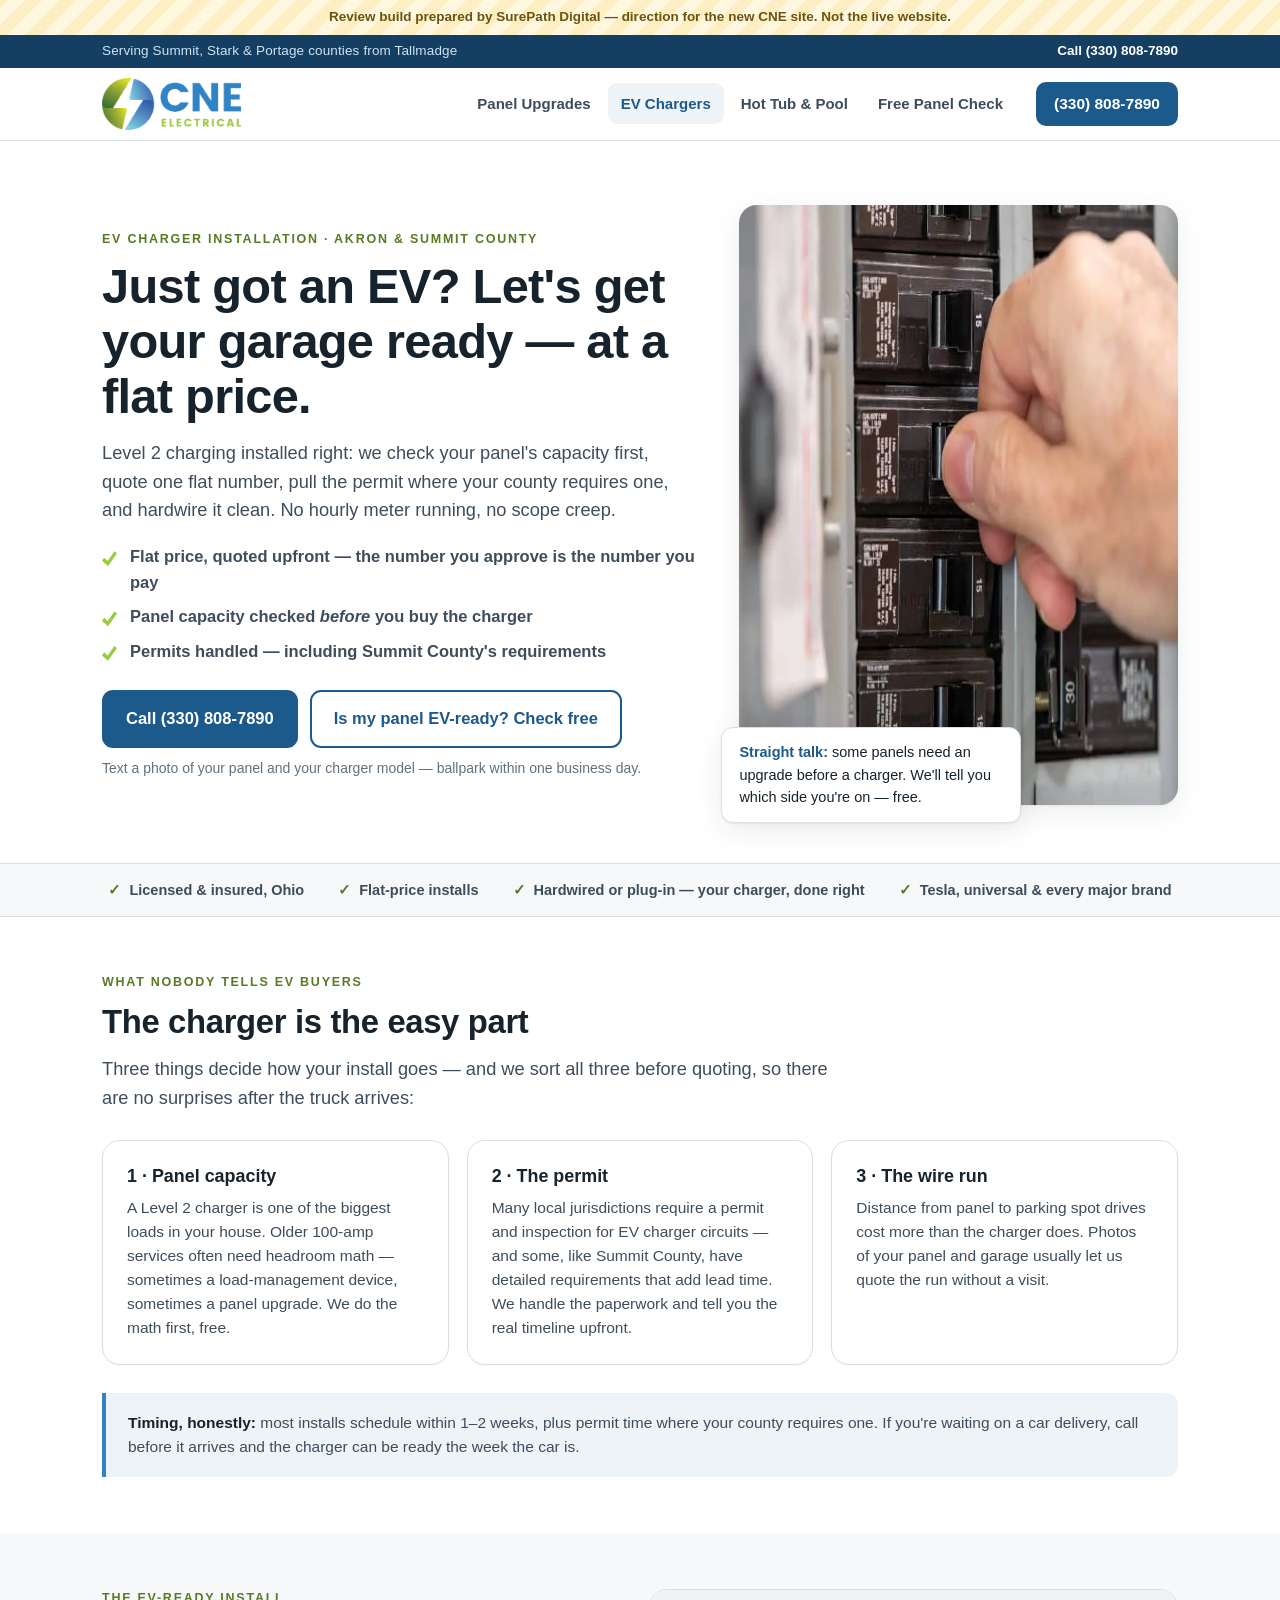
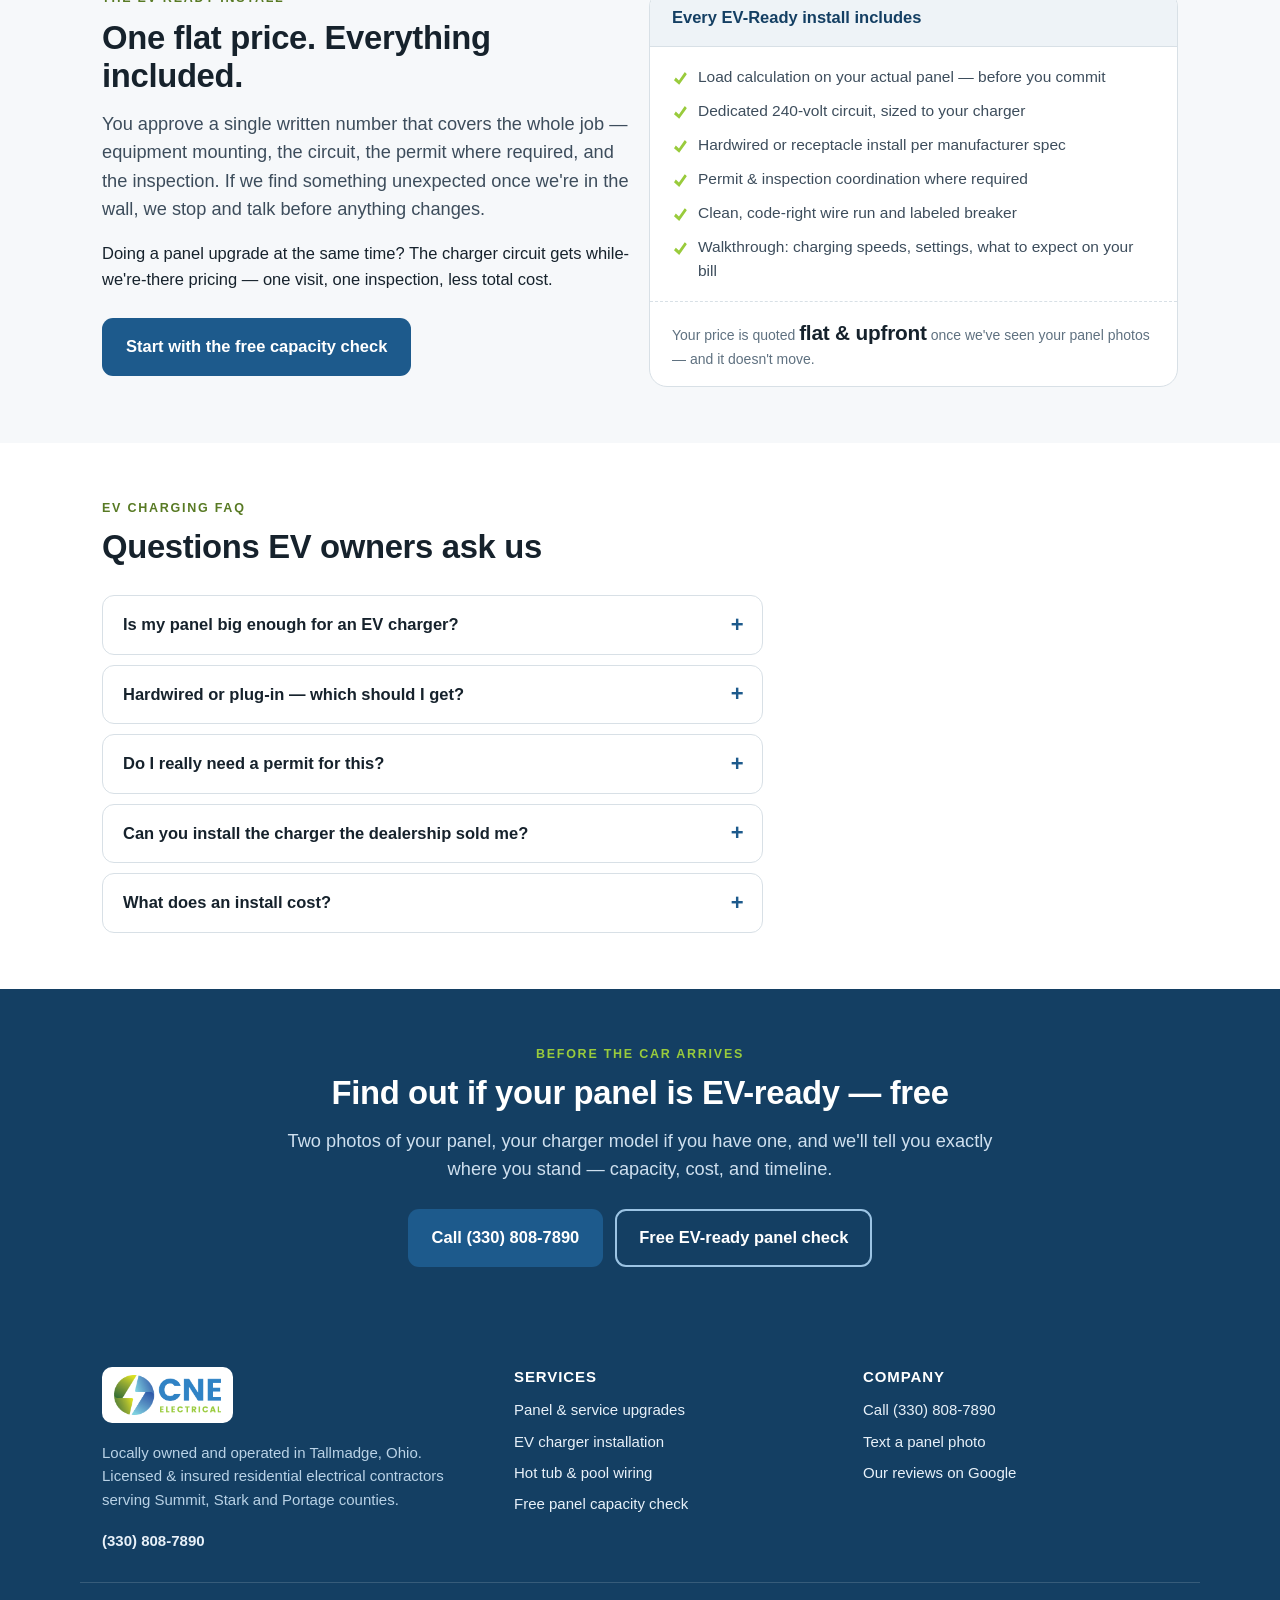
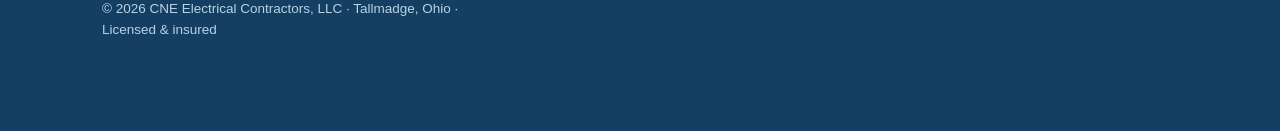
==== ev-charger-installation/index.html @ f8168dec "CNE site review build v1 (post-QA)" ====
<!doctype html>
<html lang="en">
<head>
  <meta charset="utf-8" />
  <meta name="viewport" content="width=device-width, initial-scale=1" />
  <title>EV Charger Installation in Akron &amp; Summit County — Flat-Price Level 2 Installs | CNE Electrical</title>
  <meta name="description" content="Level 2 EV charger installation across Akron, Tallmadge and Summit, Stark and Portage counties. Panel capacity checked first, permit handled where required, flat price quoted upfront. Text a photo of your panel to get started." />
  <meta name="robots" content="noindex, nofollow" />
  <link rel="icon" href="/img/cne-logo-horizontal.png" />
  <script type="application/ld+json">
  {
    "@context": "https://schema.org",
    "@type": "Service",
    "serviceType": "EV charger installation (Level 2)",
    "provider": { "@type": "Electrician", "name": "CNE Electrical Contractors, LLC", "telephone": "+1-330-808-7890", "address": { "@type": "PostalAddress", "addressLocality": "Tallmadge", "addressRegion": "OH" } },
    "areaServed": ["Akron OH", "Summit County OH", "Stark County OH", "Portage County OH"],
    "description": "Hardwired and plug-in Level 2 EV charger installation with panel capacity check, permit coordination where required, and flat upfront pricing."
  }
  </script>
  <script type="module" crossorigin src="/assets/site-COHl6N4e.js"></script>
  <link rel="stylesheet" crossorigin href="/assets/site-Czdv1ELa.css">
</head>
<body>
  <a class="skip-link" href="#main">Skip to content</a>
  <div class="review-ribbon">Review build prepared by SurePath Digital — direction for the new CNE site. Not the live website.</div>

  <div class="topbar">
    <div class="wrap">
      <span class="area">Serving Summit, Stark &amp; Portage counties from Tallmadge</span>
      <a href="tel:+13308087890" data-loc="topbar">Call (330) 808-7890</a>
    </div>
  </div>

  <header class="site">
    <div class="wrap">
      <a class="logo" href="/" aria-label="CNE Electrical Contractors home">
        <img src="/img/cne-logo-horizontal.png" alt="CNE Electrical Contractors logo" width="350" height="131" />
      </a>
      <button class="nav-toggle" aria-expanded="false" aria-controls="mainnav">Menu</button>
      <nav class="main" id="mainnav" aria-label="Main">
        <ul>
          <li><a href="/panel-upgrade-akron/">Panel Upgrades</a></li>
          <li><a href="/ev-charger-installation/" aria-current="page">EV Chargers</a></li>
          <li><a href="/hot-tub-pool-electrical/">Hot Tub &amp; Pool</a></li>
          <li><a href="/panel-capacity-check/">Free Panel Check</a></li>
        </ul>
      </nav>
      <a class="header-call" href="tel:+13308087890" data-loc="header">(330) 808-7890</a>
    </div>
  </header>

  <main id="main">
    <section class="hero" data-section="hero">
      <div class="wrap">
        <div>
          <p class="eyebrow">EV charger installation · Akron &amp; Summit County</p>
          <h1>Just got an EV? Let's get your garage ready — at a flat price.</h1>
          <p class="lede">Level 2 charging installed right: we check your panel's capacity first, quote one flat number, pull the permit where your county requires one, and hardwire it clean. No hourly meter running, no scope creep.</p>
          <ul class="hero-points">
            <li><strong>Flat price, quoted upfront</strong> — the number you approve is the number you pay</li>
            <li>Panel capacity checked <em>before</em> you buy the charger</li>
            <li>Permits handled — including Summit County's requirements</li>
          </ul>
          <div class="cta-row">
            <a class="btn btn--primary" href="tel:+13308087890" data-loc="hero">Call (330) 808-7890</a>
            <a class="btn btn--ghost" href="/panel-capacity-check/">Is my panel EV-ready? Check free</a>
          </div>
          <p class="cta-note mt-1">Text a photo of your panel and your charger model — ballpark within one business day.</p>
        </div>
        <div class="hero-media">
          <img src="/img/panel-work.webp" alt="Electrical panel work for an EV charger circuit" width="800" height="600" />
          <div class="hero-card"><strong>Straight talk:</strong> some panels need an upgrade before a charger. We'll tell you which side you're on — free.</div>
        </div>
      </div>
    </section>

    <div class="trust" data-section="trust">
      <div class="wrap">
        <span><b>✓</b> Licensed &amp; insured, Ohio</span>
        <span><b>✓</b> Flat-price installs</span>
        <span><b>✓</b> Hardwired or plug-in — your charger, done right</span>
        <span><b>✓</b> Tesla, universal &amp; every major brand</span>
      </div>
    </div>

    <section data-section="reality">
      <div class="wrap">
        <p class="eyebrow">What nobody tells EV buyers</p>
        <h2>The charger is the easy part</h2>
        <p class="lede maxw">Three things decide how your install goes — and we sort all three before quoting, so there are no surprises after the truck arrives:</p>
        <div class="grid grid--3 mt-3">
          <div class="card"><h3>1 · Panel capacity</h3><p>A Level 2 charger is one of the biggest loads in your house. Older 100-amp services often need headroom math — sometimes a load-management device, sometimes a panel upgrade. We do the math first, free.</p></div>
          <div class="card"><h3>2 · The permit</h3><p>Many local jurisdictions require a permit and inspection for EV charger circuits — and some, like Summit County, have detailed requirements that add lead time. We handle the paperwork and tell you the real timeline upfront.</p></div>
          <div class="card"><h3>3 · The wire run</h3><p>Distance from panel to parking spot drives cost more than the charger does. Photos of your panel and garage usually let us quote the run without a visit.</p></div>
        </div>
        <div class="factbox mt-3">
          <strong>Timing, honestly:</strong> most installs schedule within 1–2 weeks, plus permit time where your county requires one. If you're waiting on a car delivery, call before it arrives and the charger can be ready the week the car is.
        </div>
      </div>
    </section>

    <section class="band" data-section="package">
      <div class="wrap">
        <div class="grid grid--2" style="align-items:start">
          <div>
            <p class="eyebrow">The EV-Ready install</p>
            <h2>One flat price. Everything included.</h2>
            <p class="lede">You approve a single written number that covers the whole job — equipment mounting, the circuit, the permit where required, and the inspection. If we find something unexpected once we're in the wall, we stop and talk before anything changes.</p>
            <p class="mt-2">Doing a panel upgrade at the same time? The charger circuit gets while-we're-there pricing — one visit, one inspection, less total cost.</p>
            <div class="cta-row">
              <a class="btn btn--primary" href="/panel-capacity-check/">Start with the free capacity check</a>
            </div>
          </div>
          <div class="price-panel">
            <header>Every EV-Ready install includes</header>
            <ul>
              <li>Load calculation on your actual panel — before you commit</li>
              <li>Dedicated 240-volt circuit, sized to your charger</li>
              <li>Hardwired or receptacle install per manufacturer spec</li>
              <li>Permit &amp; inspection coordination where required</li>
              <li>Clean, code-right wire run and labeled breaker</li>
              <li>Walkthrough: charging speeds, settings, what to expect on your bill</li>
            </ul>
            <footer>Your price is quoted <span class="price-big" style="font-size:1.3rem">flat &amp; upfront</span> once we've seen your panel photos — and it doesn't move.</footer>
          </div>
        </div>
      </div>
    </section>

    <section data-section="faq">
      <div class="wrap">
        <p class="eyebrow">EV charging FAQ</p>
        <h2>Questions EV owners ask us</h2>
        <div class="mt-3 maxw">
          <details class="faq">
            <summary>Is my panel big enough for an EV charger?</summary>
            <div class="faq-body"><p>That's exactly what the free capacity check answers. Rough guide: newer 200-amp services usually have room; older 100-amp services depend on what else is electric in the house. Send photos of your panel and door label and we'll do the real math for your house.</p></div>
          </details>
          <details class="faq">
            <summary>Hardwired or plug-in — which should I get?</summary>
            <div class="faq-body"><p>Both are legitimate. Hardwiring supports the fastest home charging rates on many units and removes a plug connection that can loosen with heat cycles; a 14-50 receptacle offers portability. We install both and will tell you what your charger's manual actually calls for.</p></div>
          </details>
          <details class="faq">
            <summary>Do I really need a permit for this?</summary>
            <div class="faq-body"><p>In many local jurisdictions, yes — a new 240-volt circuit is permitted, inspected work, and some counties (Summit among them) are detailed about EV circuits specifically. We handle it where it's required. It protects you at insurance time and resale, and it's part of doing this right.</p></div>
          </details>
          <details class="faq">
            <summary>Can you install the charger the dealership sold me?</summary>
            <div class="faq-body"><p>Yes — Tesla Wall Connector, universal units, ChargePoint, Emporia, Grizzl-E, whatever came with the car or you ordered separately. If you haven't bought one yet, we're happy to tell you what installs cleanly for your setup before you spend the money.</p></div>
          </details>
          <details class="faq">
            <summary>What does an install cost?</summary>
            <div class="faq-body"><p>It depends mostly on the wire run and whether your panel needs work first — that's why we quote flat and upfront from your photos instead of publishing a teaser number that grows later. The quote is free, exact, and in writing.</p></div>
          </details>
        </div>
      </div>
    </section>

    <section class="band--blue band" data-section="cta">
      <div class="wrap center">
        <p class="eyebrow">Before the car arrives</p>
        <h2>Find out if your panel is EV-ready — free</h2>
        <p class="lede maxw-center">Two photos of your panel, your charger model if you have one, and we'll tell you exactly where you stand — capacity, cost, and timeline.</p>
        <div class="cta-row" style="justify-content:center">
          <a class="btn btn--primary" href="tel:+13308087890" data-loc="footer-cta">Call (330) 808-7890</a>
          <a class="btn btn--ghost" href="/panel-capacity-check/">Free EV-ready panel check</a>
        </div>
      </div>
    </section>
  </main>

  <footer class="site">
    <div class="wrap">
      <div>
        <span class="footer-logo"><img src="/img/cne-logo-horizontal.png" alt="CNE Electrical Contractors logo" /></span>
        <p>Locally owned and operated in Tallmadge, Ohio. Licensed &amp; insured residential electrical contractors serving Summit, Stark and Portage counties.</p>
        <p class="mt-2"><a class="tel-inline" href="tel:+13308087890" data-loc="footer">(330) 808-7890</a></p>
      </div>
      <div>
        <h3>Services</h3>
        <ul>
          <li><a href="/panel-upgrade-akron/">Panel &amp; service upgrades</a></li>
          <li><a href="/ev-charger-installation/">EV charger installation</a></li>
          <li><a href="/hot-tub-pool-electrical/">Hot tub &amp; pool wiring</a></li>
          <li><a href="/panel-capacity-check/">Free panel capacity check</a></li>
        </ul>
      </div>
      <div>
        <h3>Company</h3>
        <ul>
          <li><a href="tel:+13308087890">Call (330) 808-7890</a></li>
          <li><a href="sms:+13308087890">Text a panel photo</a></li>
          <li><a href="https://www.google.com/search?q=CNE+Electrical+Contractors+Tallmadge+OH+reviews" rel="noopener" target="_blank">Our reviews on Google</a></li>
        </ul>
      </div>
    </div>
    <div class="wrap footer-legal">
      <p>© 2026 CNE Electrical Contractors, LLC · Tallmadge, Ohio · Licensed &amp; insured</p>
    </div>
  </footer>

  <div class="callbar" role="navigation" aria-label="Quick contact">
    <a class="call" href="tel:+13308087890" data-loc="callbar">Call now</a>
    <a href="/panel-capacity-check/">Free panel check</a>
  </div>

</body>
</html>
---- assets/site-Czdv1ELa.css ----
:root{--blue: #3083c5;--blue-deep: #1d5a8c;--blue-ink: #143f63;--green: #99cb3c;--green-deep: #587a24;--paper: #ffffff;--paper-warm: #f6f8fa;--paper-band: #eef3f7;--ink: #16222c;--ink-2: #3d4d5c;--ink-3: #5f7180;--hairline: #d8e0e6;--danger: #b3372c;--radius: 12px;--radius-lg: 18px;--shadow: 0 1px 2px rgb(22 34 44 / .06), 0 8px 28px rgb(22 34 44 / .08);--font: "Archivo", -apple-system, "Segoe UI", Roboto, Helvetica, Arial, sans-serif;--max: 1120px}*{box-sizing:border-box;margin:0;padding:0}html{scroll-behavior:smooth}@media (prefers-reduced-motion: reduce){html{scroll-behavior:auto}*,*:before,*:after{animation:none!important;transition:none!important}}body{font-family:var(--font);color:var(--ink);background:var(--paper);line-height:1.55;font-size:16.5px;-webkit-font-smoothing:antialiased}img{max-width:100%;display:block}.skip-link{position:absolute;left:-9999px;top:0;z-index:100;background:var(--blue-deep);color:#fff;padding:10px 16px;border-radius:0 0 8px}.skip-link:focus{left:0}.topbar{background:var(--blue-ink);color:#cfe3f4;font-size:13.5px;padding:6px 0}.topbar .wrap{display:flex;justify-content:space-between;gap:12px;align-items:center}.topbar a{color:#fff;font-weight:600;text-decoration:none}.topbar a:hover{text-decoration:underline}.topbar .area{letter-spacing:.01em}header.site{position:sticky;top:0;z-index:50;background:var(--paper);border-bottom:1px solid var(--hairline)}header.site .wrap{display:flex;align-items:center;gap:20px;padding-top:10px;padding-bottom:10px}.logo img{height:52px;width:auto}nav.main{margin-left:auto}nav.main ul{list-style:none;display:flex;gap:4px}nav.main a{display:block;padding:9px 13px;border-radius:9px;color:var(--ink-2);text-decoration:none;font-weight:600;font-size:15px}nav.main a:hover{background:var(--paper-band);color:var(--blue-deep)}nav.main a[aria-current=page]{color:var(--blue-deep);background:var(--paper-band)}.header-call{display:inline-flex;align-items:center;gap:8px;background:var(--blue-deep);color:#fff;text-decoration:none;padding:10px 18px;border-radius:10px;font-weight:700;font-size:15.5px;white-space:nowrap}.header-call:hover{background:var(--blue-ink)}.nav-toggle{display:none;margin-left:auto;background:none;border:1.5px solid var(--hairline);border-radius:9px;padding:8px 12px;font:inherit;font-weight:700;color:var(--ink-2)}.wrap{max-width:var(--max);margin:0 auto;padding-left:22px;padding-right:22px}section{padding:56px 0}section.tight{padding:36px 0}section.band{background:var(--paper-warm)}section.band--blue{background:var(--blue-ink);color:#e8f1f9}section.band--blue h2{color:#fff}section.band--blue .lede,section.band--blue p{color:#cfe0ef}h1{font-size:clamp(1.9rem,4.2vw,3.05rem);line-height:1.12;letter-spacing:-.015em}h2{font-size:clamp(1.45rem,2.6vw,2.05rem);line-height:1.18;letter-spacing:-.01em;margin-bottom:14px}h3{font-size:1.12rem;line-height:1.3}.lede{font-size:1.14rem;color:var(--ink-2);max-width:62ch}.eyebrow{font-size:12.5px;font-weight:800;letter-spacing:.14em;text-transform:uppercase;color:var(--green-deep);margin-bottom:10px}.band--blue .eyebrow{color:var(--green)}.hero{padding:64px 0 58px}.hero .wrap{display:grid;grid-template-columns:1.15fr .85fr;gap:44px;align-items:center}.hero .lede{margin-top:16px}.hero-points{list-style:none;margin-top:20px;display:grid;gap:9px}.hero-points li{padding-left:28px;position:relative;color:var(--ink-2);font-weight:550}.hero-points li:before{content:"";position:absolute;left:0;top:.42em;width:15px;height:15px;border-radius:4px;background:var(--green);clip-path:polygon(14% 44%,0 65%,40% 100%,100% 16%,84% 0%,38% 66%)}.cta-row{display:flex;gap:12px;margin-top:26px;flex-wrap:wrap;align-items:center}.btn{display:inline-flex;align-items:center;gap:9px;text-decoration:none;font-weight:750;font-size:16.5px;border-radius:11px;padding:14px 22px;border:2px solid transparent;cursor:pointer;font-family:inherit}.btn--primary{background:var(--blue-deep);color:#fff}.btn--primary:hover{background:var(--blue-ink)}.btn--ghost{border-color:var(--blue-deep);color:var(--blue-deep);background:transparent}.btn--ghost:hover{background:var(--paper-band)}.band--blue .btn--ghost{border-color:#9cc4e4;color:#fff}.band--blue .btn--ghost:hover{background:#ffffff14}.cta-note{font-size:14px;color:var(--ink-3)}.band--blue .cta-note{color:#b9d2e6}.hero-media{position:relative}.hero-media img{border-radius:var(--radius-lg);box-shadow:var(--shadow)}.hero-card{position:absolute;left:-18px;bottom:-18px;background:var(--paper);border:1px solid var(--hairline);border-radius:var(--radius);box-shadow:var(--shadow);padding:13px 17px;font-size:14.5px;max-width:300px}.hero-card strong{color:var(--blue-deep)}.trust{border-top:1px solid var(--hairline);border-bottom:1px solid var(--hairline);background:var(--paper-warm)}.trust .wrap{display:flex;flex-wrap:wrap;gap:10px 34px;justify-content:center;padding-top:15px;padding-bottom:15px}.trust span{font-size:14.5px;font-weight:650;color:var(--ink-2);display:inline-flex;gap:8px;align-items:center}.trust b{color:var(--green-deep);font-weight:800}.grid{display:grid;gap:18px}.grid--3{grid-template-columns:repeat(3,1fr)}.grid--2{grid-template-columns:repeat(2,1fr)}.card{background:var(--paper);border:1px solid var(--hairline);border-radius:var(--radius-lg);padding:24px;box-shadow:0 1px 2px #16222c0a}.card h3{margin-bottom:8px}.card p{color:var(--ink-2);font-size:15.5px}.card .from{margin-top:12px;font-size:14px;color:var(--ink-3)}.card .from strong{color:var(--ink);font-size:16px}.card-link{text-decoration:none;color:inherit;display:block;transition:transform .12s ease,box-shadow .12s ease}.card-link:hover{transform:translateY(-2px);box-shadow:var(--shadow)}.card-link .more{color:var(--blue-deep);font-weight:700;font-size:15px;margin-top:12px;display:inline-block}.icon-chip{width:44px;height:44px;border-radius:11px;margin-bottom:14px;background:color-mix(in srgb,var(--blue) 12%,white);display:grid;place-items:center;color:var(--blue-deep);font-size:21px;font-weight:800}.steps{counter-reset:step;display:grid;grid-template-columns:repeat(3,1fr);gap:18px}.step{position:relative;padding:22px;background:var(--paper);border:1px solid var(--hairline);border-radius:var(--radius-lg)}.step:before{counter-increment:step;content:counter(step,decimal-leading-zero);font-weight:800;font-size:13px;letter-spacing:.1em;color:var(--green-deep);display:block;margin-bottom:8px}.price-panel{border:1.5px solid var(--hairline);border-radius:var(--radius-lg);overflow:hidden;background:var(--paper)}.price-panel header{background:var(--paper-band);padding:15px 22px;font-weight:750;color:var(--blue-ink);border-bottom:1.5px solid var(--hairline);position:static}.price-panel ul{list-style:none;padding:18px 22px;display:grid;gap:10px}.price-panel li{padding-left:26px;position:relative;font-size:15.5px;color:var(--ink-2)}.price-panel li:before{content:"";position:absolute;left:2px;top:.45em;width:13px;height:13px;border-radius:3.5px;background:var(--green);clip-path:polygon(14% 44%,0 65%,40% 100%,100% 16%,84% 0%,38% 66%)}.price-panel footer{padding:15px 22px;border-top:1.5px dashed var(--hairline);font-size:14px;color:var(--ink-3)}.price-big{font-size:1.9rem;font-weight:800;color:var(--ink);letter-spacing:-.01em}.price-big small{font-size:.95rem;font-weight:650;color:var(--ink-3)}.factbox{border-left:4px solid var(--blue);background:var(--paper-band);border-radius:0 var(--radius) var(--radius) 0;padding:18px 22px;font-size:15.5px;color:var(--ink-2)}.factbox strong{color:var(--ink)}details.faq{border:1px solid var(--hairline);border-radius:var(--radius);background:var(--paper);padding:0}details.faq+details.faq{margin-top:10px}details.faq summary{cursor:pointer;font-weight:700;padding:16px 46px 16px 20px;list-style:none;position:relative}details.faq summary::-webkit-details-marker{display:none}details.faq summary:after{content:"+";position:absolute;right:18px;top:50%;transform:translateY(-50%);font-size:22px;color:var(--blue-deep);font-weight:600}details.faq[open] summary:after{content:"–"}details.faq .faq-body{padding:0 20px 18px;color:var(--ink-2);font-size:15.5px}.faq-body p+p{margin-top:10px}form.lead{display:grid;gap:15px}.field{display:grid;gap:6px}.field label{font-weight:700;font-size:14.5px}.field .hint{font-size:13px;color:var(--ink-3)}.field input,.field select,.field textarea{font:inherit;padding:12px 14px;border:1.5px solid var(--hairline);border-radius:10px;background:var(--paper);color:var(--ink);width:100%}.field input:focus-visible,.field select:focus-visible,.field textarea:focus-visible,a:focus-visible,button:focus-visible,summary:focus-visible{outline:3px solid color-mix(in srgb,var(--blue) 55%,white);outline-offset:2px}.form-note{font-size:13.5px;color:var(--ink-3)}.fieldset-2{display:grid;grid-template-columns:1fr 1fr;gap:15px}footer.site{background:var(--blue-ink);color:#b9d2e6;padding:44px 0 90px;font-size:15px}footer.site .wrap{display:grid;grid-template-columns:1.2fr 1fr 1fr;gap:34px}footer.site h3{color:#fff;font-size:15px;letter-spacing:.06em;text-transform:uppercase;margin-bottom:12px}footer.site a{color:#e8f1f9;text-decoration:none}footer.site a:hover{text-decoration:underline}footer.site ul{list-style:none;display:grid;gap:8px}.footer-legal{border-top:1px solid rgb(255 255 255 / .15);margin-top:30px;padding-top:16px;font-size:13.5px}.footer-logo{background:#fff;border-radius:10px;padding:8px 12px;display:inline-block;margin-bottom:12px}.footer-logo img{height:40px}.callbar{position:fixed;left:0;right:0;bottom:0;z-index:60;display:none;gap:1px;background:var(--hairline);box-shadow:0 -4px 18px #16222c2e}.callbar a{flex:1;text-align:center;padding:15px 8px 17px;font-weight:800;font-size:15.5px;text-decoration:none;background:var(--paper);color:var(--blue-deep)}.callbar a.call{background:var(--blue-deep);color:#fff}.review-ribbon{background:repeating-linear-gradient(-45deg,#fff7e0,#fff7e0 12px,#fdefc3 12px,#fdefc3 24px);color:#6b5410;font-size:13.5px;font-weight:650;text-align:center;padding:7px 14px}.review-ribbon a{color:#6b5410}.center{text-align:center}.mt-1{margin-top:10px}.mt-2{margin-top:18px}.mt-3{margin-top:28px}.mt-4{margin-top:40px}.maxw{max-width:72ch}.maxw-center{max-width:72ch;margin-left:auto;margin-right:auto}.small{font-size:14px;color:var(--ink-3)}.tel-inline{white-space:nowrap;font-weight:750;color:var(--blue-deep);text-decoration:none}.tel-inline:hover{text-decoration:underline}ul.checks{list-style:none;display:grid;gap:10px}ul.checks li{padding-left:28px;position:relative;color:var(--ink-2)}ul.checks li:before{content:"";position:absolute;left:0;top:.42em;width:15px;height:15px;border-radius:4px;background:var(--green);clip-path:polygon(14% 44%,0 65%,40% 100%,100% 16%,84% 0%,38% 66%)}@media (max-width: 960px){.hero .wrap{grid-template-columns:1fr;gap:30px}.hero-media{max-width:480px}.grid--3{grid-template-columns:1fr 1fr}.steps{grid-template-columns:1fr}footer.site .wrap{grid-template-columns:1fr 1fr}}@media (max-width: 720px){body{font-size:16px}section{padding:42px 0}nav.main{display:none;position:absolute;top:100%;left:0;right:0;background:var(--paper);border-bottom:1px solid var(--hairline);margin:0;padding:8px 14px 14px;box-shadow:0 12px 24px #16222c1f}nav.main.open{display:block}nav.main ul{flex-direction:column;gap:2px}.nav-toggle{display:block}.header-call{display:none}.grid--3,.grid--2,.fieldset-2{grid-template-columns:1fr}.callbar{display:flex}footer.site .wrap{grid-template-columns:1fr}.hero{padding:40px 0 44px}.hero-card{position:static;margin-top:12px;max-width:none}.topbar .area{display:none}}@media print{.callbar,.review-ribbon,.nav-toggle{display:none!important}header.site{position:static}}
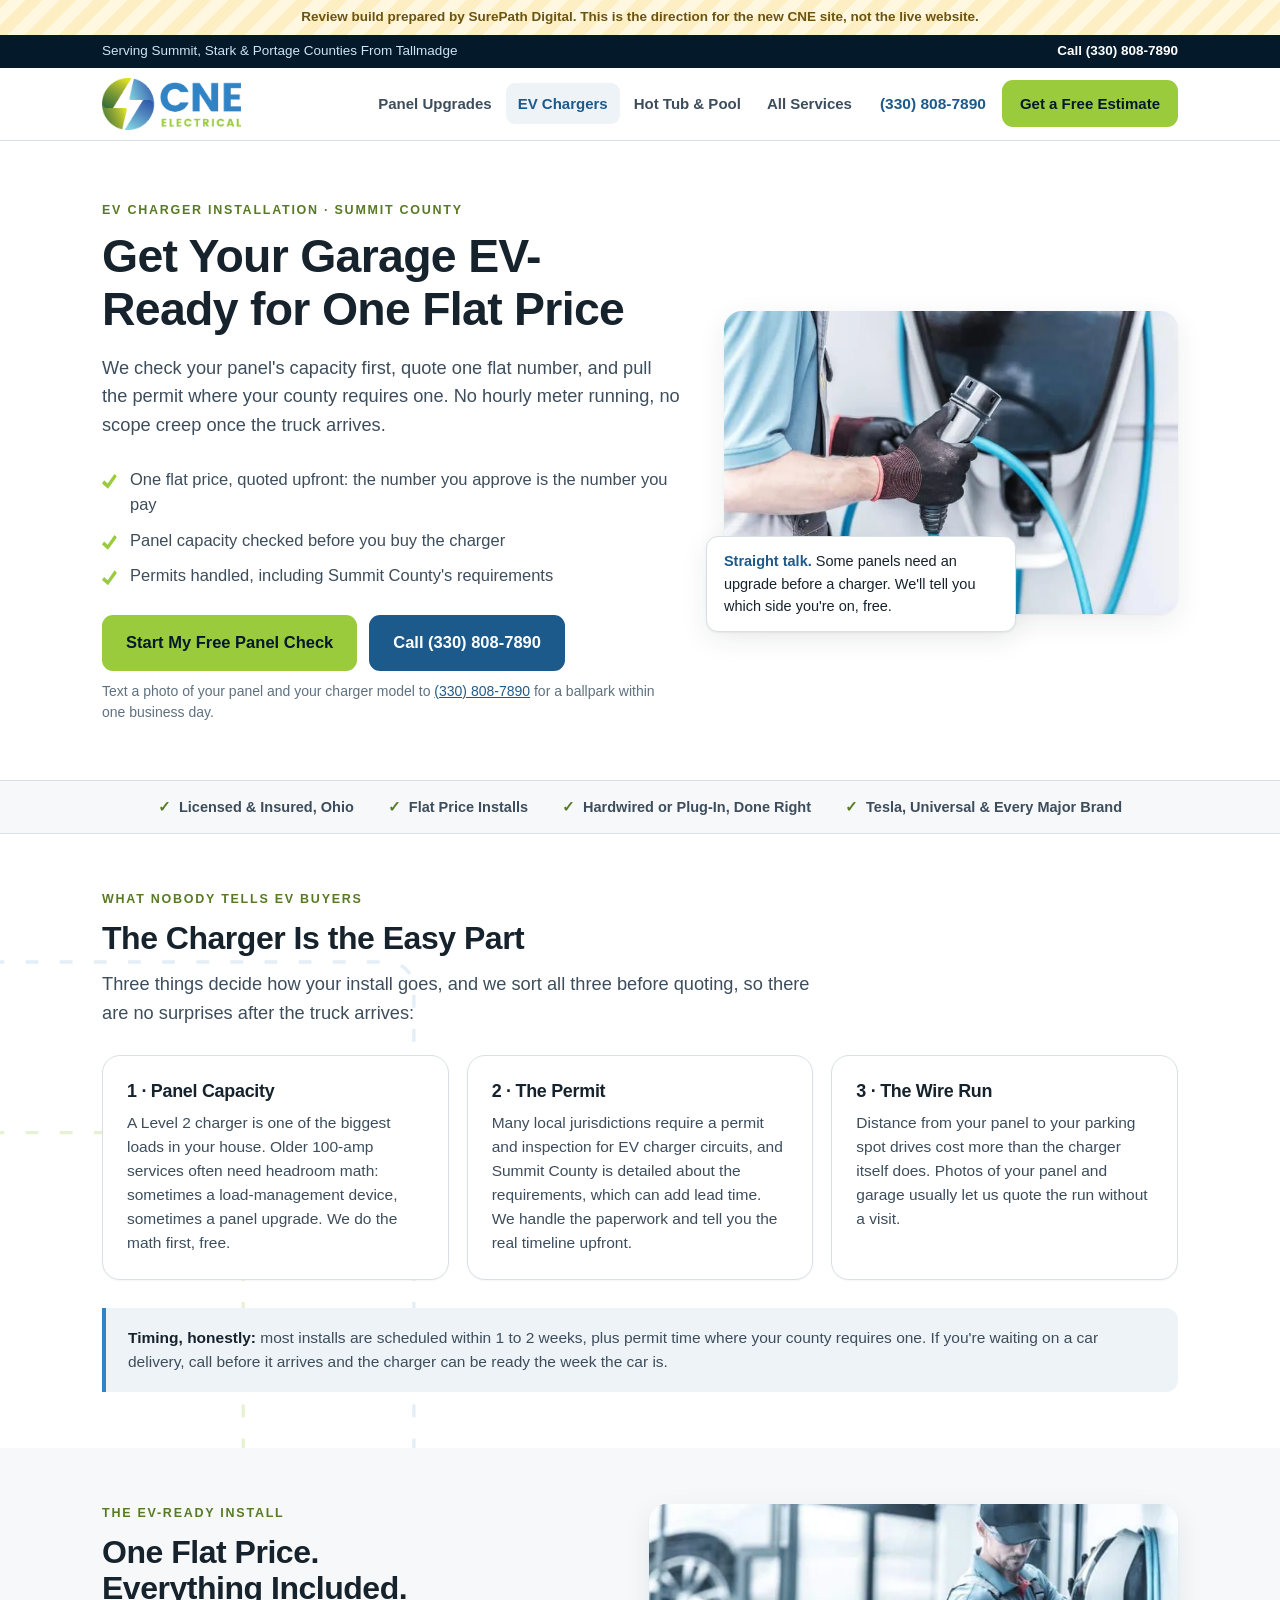
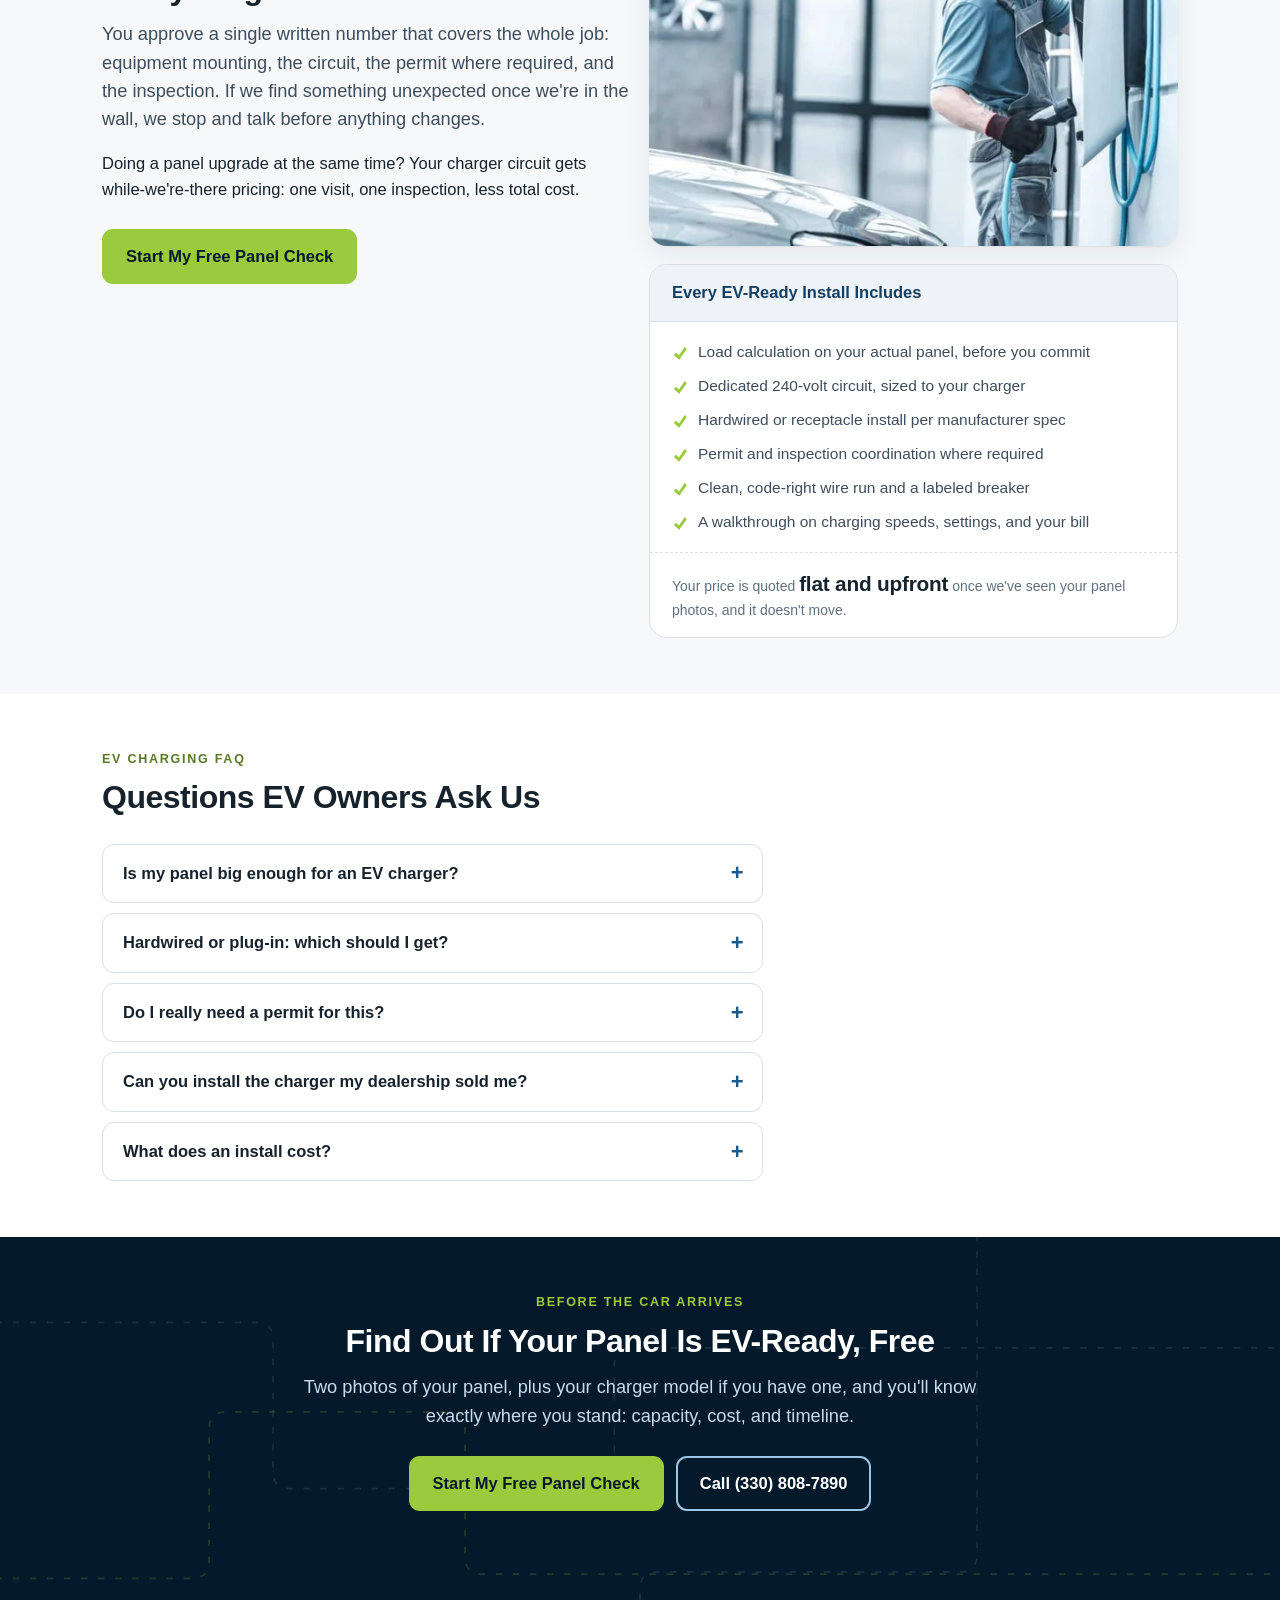
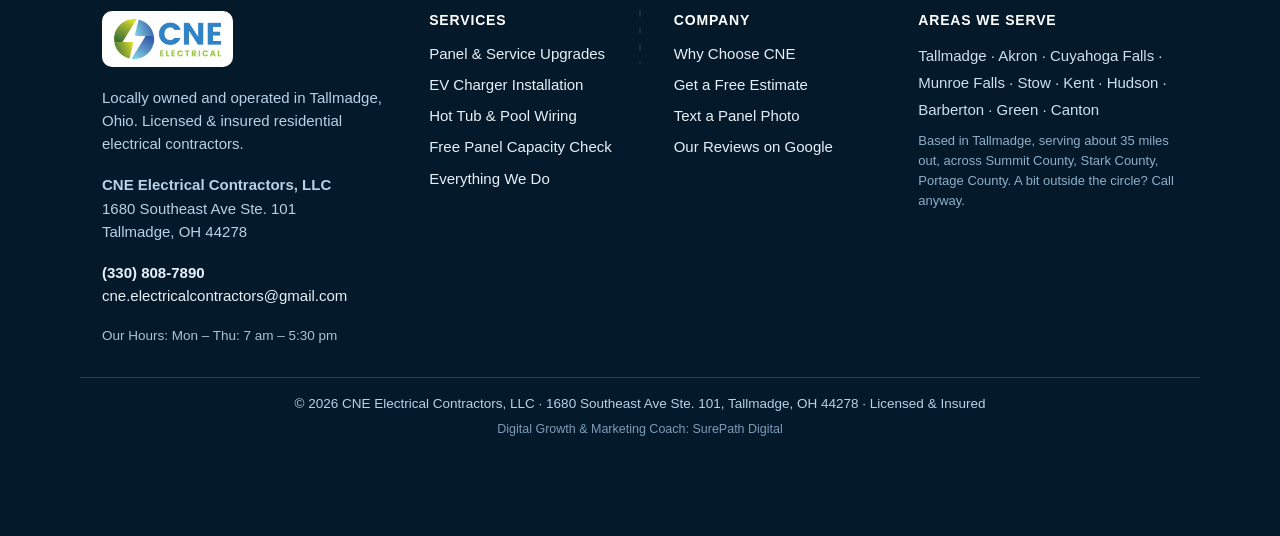
==== commit 04dfa8d6: "v2: Astro rebuild implementing Jason's 7/17 design review (66 asks)" ====
--- a/ev-charger-installation/index.html
+++ b/ev-charger-installation/index.html
@@ -1,208 +1,5 @@
-<!doctype html>
-<html lang="en">
-<head>
-  <meta charset="utf-8" />
-  <meta name="viewport" content="width=device-width, initial-scale=1" />
-  <title>EV Charger Installation in Akron &amp; Summit County — Flat-Price Level 2 Installs | CNE Electrical</title>
-  <meta name="description" content="Level 2 EV charger installation across Akron, Tallmadge and Summit, Stark and Portage counties. Panel capacity checked first, permit handled where required, flat price quoted upfront. Text a photo of your panel to get started." />
-  <meta name="robots" content="noindex, nofollow" />
-  <link rel="icon" href="/img/cne-logo-horizontal.png" />
-  <script type="application/ld+json">
-  {
-    "@context": "https://schema.org",
-    "@type": "Service",
-    "serviceType": "EV charger installation (Level 2)",
-    "provider": { "@type": "Electrician", "name": "CNE Electrical Contractors, LLC", "telephone": "+1-330-808-7890", "address": { "@type": "PostalAddress", "addressLocality": "Tallmadge", "addressRegion": "OH" } },
-    "areaServed": ["Akron OH", "Summit County OH", "Stark County OH", "Portage County OH"],
-    "description": "Hardwired and plug-in Level 2 EV charger installation with panel capacity check, permit coordination where required, and flat upfront pricing."
-  }
-  </script>
-  <script type="module" crossorigin src="/assets/site-COHl6N4e.js"></script>
-  <link rel="stylesheet" crossorigin href="/assets/site-Czdv1ELa.css">
-</head>
-<body>
-  <a class="skip-link" href="#main">Skip to content</a>
-  <div class="review-ribbon">Review build prepared by SurePath Digital — direction for the new CNE site. Not the live website.</div>
-
-  <div class="topbar">
-    <div class="wrap">
-      <span class="area">Serving Summit, Stark &amp; Portage counties from Tallmadge</span>
-      <a href="tel:+13308087890" data-loc="topbar">Call (330) 808-7890</a>
-    </div>
-  </div>
-
-  <header class="site">
-    <div class="wrap">
-      <a class="logo" href="/" aria-label="CNE Electrical Contractors home">
-        <img src="/img/cne-logo-horizontal.png" alt="CNE Electrical Contractors logo" width="350" height="131" />
-      </a>
-      <button class="nav-toggle" aria-expanded="false" aria-controls="mainnav">Menu</button>
-      <nav class="main" id="mainnav" aria-label="Main">
-        <ul>
-          <li><a href="/panel-upgrade-akron/">Panel Upgrades</a></li>
-          <li><a href="/ev-charger-installation/" aria-current="page">EV Chargers</a></li>
-          <li><a href="/hot-tub-pool-electrical/">Hot Tub &amp; Pool</a></li>
-          <li><a href="/panel-capacity-check/">Free Panel Check</a></li>
-        </ul>
-      </nav>
-      <a class="header-call" href="tel:+13308087890" data-loc="header">(330) 808-7890</a>
-    </div>
-  </header>
-
-  <main id="main">
-    <section class="hero" data-section="hero">
-      <div class="wrap">
-        <div>
-          <p class="eyebrow">EV charger installation · Akron &amp; Summit County</p>
-          <h1>Just got an EV? Let's get your garage ready — at a flat price.</h1>
-          <p class="lede">Level 2 charging installed right: we check your panel's capacity first, quote one flat number, pull the permit where your county requires one, and hardwire it clean. No hourly meter running, no scope creep.</p>
-          <ul class="hero-points">
-            <li><strong>Flat price, quoted upfront</strong> — the number you approve is the number you pay</li>
-            <li>Panel capacity checked <em>before</em> you buy the charger</li>
-            <li>Permits handled — including Summit County's requirements</li>
-          </ul>
-          <div class="cta-row">
-            <a class="btn btn--primary" href="tel:+13308087890" data-loc="hero">Call (330) 808-7890</a>
-            <a class="btn btn--ghost" href="/panel-capacity-check/">Is my panel EV-ready? Check free</a>
-          </div>
-          <p class="cta-note mt-1">Text a photo of your panel and your charger model — ballpark within one business day.</p>
-        </div>
-        <div class="hero-media">
-          <img src="/img/panel-work.webp" alt="Electrical panel work for an EV charger circuit" width="800" height="600" />
-          <div class="hero-card"><strong>Straight talk:</strong> some panels need an upgrade before a charger. We'll tell you which side you're on — free.</div>
-        </div>
-      </div>
-    </section>
-
-    <div class="trust" data-section="trust">
-      <div class="wrap">
-        <span><b>✓</b> Licensed &amp; insured, Ohio</span>
-        <span><b>✓</b> Flat-price installs</span>
-        <span><b>✓</b> Hardwired or plug-in — your charger, done right</span>
-        <span><b>✓</b> Tesla, universal &amp; every major brand</span>
-      </div>
-    </div>
-
-    <section data-section="reality">
-      <div class="wrap">
-        <p class="eyebrow">What nobody tells EV buyers</p>
-        <h2>The charger is the easy part</h2>
-        <p class="lede maxw">Three things decide how your install goes — and we sort all three before quoting, so there are no surprises after the truck arrives:</p>
-        <div class="grid grid--3 mt-3">
-          <div class="card"><h3>1 · Panel capacity</h3><p>A Level 2 charger is one of the biggest loads in your house. Older 100-amp services often need headroom math — sometimes a load-management device, sometimes a panel upgrade. We do the math first, free.</p></div>
-          <div class="card"><h3>2 · The permit</h3><p>Many local jurisdictions require a permit and inspection for EV charger circuits — and some, like Summit County, have detailed requirements that add lead time. We handle the paperwork and tell you the real timeline upfront.</p></div>
-          <div class="card"><h3>3 · The wire run</h3><p>Distance from panel to parking spot drives cost more than the charger does. Photos of your panel and garage usually let us quote the run without a visit.</p></div>
-        </div>
-        <div class="factbox mt-3">
-          <strong>Timing, honestly:</strong> most installs schedule within 1–2 weeks, plus permit time where your county requires one. If you're waiting on a car delivery, call before it arrives and the charger can be ready the week the car is.
-        </div>
-      </div>
-    </section>
-
-    <section class="band" data-section="package">
-      <div class="wrap">
-        <div class="grid grid--2" style="align-items:start">
-          <div>
-            <p class="eyebrow">The EV-Ready install</p>
-            <h2>One flat price. Everything included.</h2>
-            <p class="lede">You approve a single written number that covers the whole job — equipment mounting, the circuit, the permit where required, and the inspection. If we find something unexpected once we're in the wall, we stop and talk before anything changes.</p>
-            <p class="mt-2">Doing a panel upgrade at the same time? The charger circuit gets while-we're-there pricing — one visit, one inspection, less total cost.</p>
-            <div class="cta-row">
-              <a class="btn btn--primary" href="/panel-capacity-check/">Start with the free capacity check</a>
-            </div>
-          </div>
-          <div class="price-panel">
-            <header>Every EV-Ready install includes</header>
-            <ul>
-              <li>Load calculation on your actual panel — before you commit</li>
-              <li>Dedicated 240-volt circuit, sized to your charger</li>
-              <li>Hardwired or receptacle install per manufacturer spec</li>
-              <li>Permit &amp; inspection coordination where required</li>
-              <li>Clean, code-right wire run and labeled breaker</li>
-              <li>Walkthrough: charging speeds, settings, what to expect on your bill</li>
-            </ul>
-            <footer>Your price is quoted <span class="price-big" style="font-size:1.3rem">flat &amp; upfront</span> once we've seen your panel photos — and it doesn't move.</footer>
-          </div>
-        </div>
-      </div>
-    </section>
-
-    <section data-section="faq">
-      <div class="wrap">
-        <p class="eyebrow">EV charging FAQ</p>
-        <h2>Questions EV owners ask us</h2>
-        <div class="mt-3 maxw">
-          <details class="faq">
-            <summary>Is my panel big enough for an EV charger?</summary>
-            <div class="faq-body"><p>That's exactly what the free capacity check answers. Rough guide: newer 200-amp services usually have room; older 100-amp services depend on what else is electric in the house. Send photos of your panel and door label and we'll do the real math for your house.</p></div>
-          </details>
-          <details class="faq">
-            <summary>Hardwired or plug-in — which should I get?</summary>
-            <div class="faq-body"><p>Both are legitimate. Hardwiring supports the fastest home charging rates on many units and removes a plug connection that can loosen with heat cycles; a 14-50 receptacle offers portability. We install both and will tell you what your charger's manual actually calls for.</p></div>
-          </details>
-          <details class="faq">
-            <summary>Do I really need a permit for this?</summary>
-            <div class="faq-body"><p>In many local jurisdictions, yes — a new 240-volt circuit is permitted, inspected work, and some counties (Summit among them) are detailed about EV circuits specifically. We handle it where it's required. It protects you at insurance time and resale, and it's part of doing this right.</p></div>
-          </details>
-          <details class="faq">
-            <summary>Can you install the charger the dealership sold me?</summary>
-            <div class="faq-body"><p>Yes — Tesla Wall Connector, universal units, ChargePoint, Emporia, Grizzl-E, whatever came with the car or you ordered separately. If you haven't bought one yet, we're happy to tell you what installs cleanly for your setup before you spend the money.</p></div>
-          </details>
-          <details class="faq">
-            <summary>What does an install cost?</summary>
-            <div class="faq-body"><p>It depends mostly on the wire run and whether your panel needs work first — that's why we quote flat and upfront from your photos instead of publishing a teaser number that grows later. The quote is free, exact, and in writing.</p></div>
-          </details>
-        </div>
-      </div>
-    </section>
-
-    <section class="band--blue band" data-section="cta">
-      <div class="wrap center">
-        <p class="eyebrow">Before the car arrives</p>
-        <h2>Find out if your panel is EV-ready — free</h2>
-        <p class="lede maxw-center">Two photos of your panel, your charger model if you have one, and we'll tell you exactly where you stand — capacity, cost, and timeline.</p>
-        <div class="cta-row" style="justify-content:center">
-          <a class="btn btn--primary" href="tel:+13308087890" data-loc="footer-cta">Call (330) 808-7890</a>
-          <a class="btn btn--ghost" href="/panel-capacity-check/">Free EV-ready panel check</a>
-        </div>
-      </div>
-    </section>
-  </main>
-
-  <footer class="site">
-    <div class="wrap">
-      <div>
-        <span class="footer-logo"><img src="/img/cne-logo-horizontal.png" alt="CNE Electrical Contractors logo" /></span>
-        <p>Locally owned and operated in Tallmadge, Ohio. Licensed &amp; insured residential electrical contractors serving Summit, Stark and Portage counties.</p>
-        <p class="mt-2"><a class="tel-inline" href="tel:+13308087890" data-loc="footer">(330) 808-7890</a></p>
-      </div>
-      <div>
-        <h3>Services</h3>
-        <ul>
-          <li><a href="/panel-upgrade-akron/">Panel &amp; service upgrades</a></li>
-          <li><a href="/ev-charger-installation/">EV charger installation</a></li>
-          <li><a href="/hot-tub-pool-electrical/">Hot tub &amp; pool wiring</a></li>
-          <li><a href="/panel-capacity-check/">Free panel capacity check</a></li>
-        </ul>
-      </div>
-      <div>
-        <h3>Company</h3>
-        <ul>
-          <li><a href="tel:+13308087890">Call (330) 808-7890</a></li>
-          <li><a href="sms:+13308087890">Text a panel photo</a></li>
-          <li><a href="https://www.google.com/search?q=CNE+Electrical+Contractors+Tallmadge+OH+reviews" rel="noopener" target="_blank">Our reviews on Google</a></li>
-        </ul>
-      </div>
-    </div>
-    <div class="wrap footer-legal">
-      <p>© 2026 CNE Electrical Contractors, LLC · Tallmadge, Ohio · Licensed &amp; insured</p>
-    </div>
-  </footer>
-
-  <div class="callbar" role="navigation" aria-label="Quick contact">
-    <a class="call" href="tel:+13308087890" data-loc="callbar">Call now</a>
-    <a href="/panel-capacity-check/">Free panel check</a>
-  </div>
-
-</body>
-</html>
+<!DOCTYPE html><html lang="en" data-astro-cid-5hce7sga> <head><meta charset="utf-8"><meta name="viewport" content="width=device-width, initial-scale=1"><title>EV Charger Installation in Akron &amp; Summit County | CNE Electrical Contractors</title><meta name="description" content="Licensed Tallmadge electricians for Level 2 EV charger installation across Akron, Summit, Stark and Portage counties. Panel capacity checked first, permits coordinated where required, one flat price quoted upfront."><meta name="robots" content="noindex, nofollow"><link rel="icon" href="/img/cne-logo-horizontal.png"><script type="application/ld+json">{"@context":"https://schema.org","@type":"Electrician","name":"CNE Electrical Contractors, LLC","url":"https://cneelectricalcontractors.com/","telephone":"+1-330-808-7890","address":{"@type":"PostalAddress","streetAddress":"1680 Southeast Ave Ste. 101","addressLocality":"Tallmadge","addressRegion":"OH","postalCode":"44278","addressCountry":"US"},"areaServed":[{"@type":"AdministrativeArea","name":"Summit County, OH"},{"@type":"AdministrativeArea","name":"Stark County, OH"},{"@type":"AdministrativeArea","name":"Portage County, OH"}]}</script><script type="application/ld+json">{"@context":"https://schema.org","@type":"Service","serviceType":"EV charger installation, Level 2","provider":{"@type":"Electrician","name":"CNE Electrical Contractors, LLC"},"areaServed":["Akron, OH","Summit County, OH","Stark County, OH","Portage County, OH"],"description":"Hardwired and plug-in Level 2 EV charger installation with a panel capacity check, permit coordination where required, and one flat upfront price."}</script><link rel="stylesheet" href="/_astro/ev-charger-installation.CtYqCQP9.css">
+<style>.aurora[data-astro-cid-y2lm3dp3]{position:absolute;inset:0;overflow:hidden;pointer-events:none}.aurora[data-astro-cid-y2lm3dp3] svg[data-astro-cid-y2lm3dp3]{position:absolute;inset:0;width:100%;height:100%}.aurora[data-astro-cid-y2lm3dp3] svg[data-astro-cid-y2lm3dp3]:nth-child(2){transform:scaleX(-1)}.aurora[data-astro-cid-y2lm3dp3] path[data-astro-cid-y2lm3dp3]{fill:none;stroke:var(--blue);stroke-dasharray:1;stroke-linecap:round;animation:aurora-path linear infinite}@keyframes aurora-path{0%{stroke-dashoffset:1px}50%{stroke-dashoffset:0}to{stroke-dashoffset:-1px}}@media(prefers-reduced-motion:reduce){.aurora[data-astro-cid-y2lm3dp3] path[data-astro-cid-y2lm3dp3]{animation:none}}.hero[data-astro-cid-bbe6dxrz]{padding:60px 0 56px}.hero[data-astro-cid-bbe6dxrz] .wrap[data-astro-cid-bbe6dxrz]{display:grid;grid-template-columns:1.12fr .88fr;gap:44px;align-items:center}.media[data-astro-cid-bbe6dxrz]{position:relative}.media[data-astro-cid-bbe6dxrz] img{border-radius:var(--radius-lg);box-shadow:var(--shadow)}.hero-card[data-astro-cid-bbe6dxrz]{position:absolute;left:-18px;bottom:-18px;background:var(--paper);border:1px solid var(--hairline);border-radius:var(--radius);box-shadow:var(--shadow);padding:13px 17px;font-size:14.5px;max-width:310px}.hero-card[data-astro-cid-bbe6dxrz] strong{color:var(--blue-deep)}@media(max-width:960px){.hero[data-astro-cid-bbe6dxrz]{padding:40px 0 44px}.hero[data-astro-cid-bbe6dxrz] .wrap[data-astro-cid-bbe6dxrz]{grid-template-columns:1fr;gap:28px}.media[data-astro-cid-bbe6dxrz]{max-width:500px}.hero-card[data-astro-cid-bbe6dxrz]{position:static;margin-top:12px;max-width:none}}
+.trust[data-astro-cid-qcviwxny]{border-block:1px solid var(--hairline);background:var(--paper-warm)}.trust[data-astro-cid-qcviwxny] .wrap[data-astro-cid-qcviwxny]{display:flex;flex-wrap:wrap;gap:10px 34px;justify-content:center;padding-block:15px}.trust[data-astro-cid-qcviwxny] span[data-astro-cid-qcviwxny]{font-size:14.5px;font-weight:650;color:var(--ink-2);display:inline-flex;gap:8px;align-items:center}.trust[data-astro-cid-qcviwxny] b[data-astro-cid-qcviwxny]{color:var(--green-deep);font-weight:800}.trust[data-astro-cid-qcviwxny] a[data-astro-cid-qcviwxny]{color:inherit}
+</style></head> <body data-astro-cid-5hce7sga> <a class="skip-link" href="#main" data-astro-cid-5hce7sga>Skip to Content</a> <div class="review-ribbon" data-astro-cid-5hce7sga>Review build prepared by SurePath Digital. This is the direction for the new CNE site, not the live website.</div> <div class="topbar" data-astro-cid-3ef6ksr2> <div class="wrap" data-astro-cid-3ef6ksr2> <span class="area" data-astro-cid-3ef6ksr2>Serving Summit, Stark & Portage Counties From Tallmadge</span> <a href="tel:+13308087890" data-loc="topbar" data-astro-cid-3ef6ksr2>Call (330) 808-7890</a> </div> </div> <header class="site" data-astro-cid-3ef6ksr2> <div class="wrap" data-astro-cid-3ef6ksr2> <a class="logo" href="/" aria-label="CNE Electrical Contractors home" data-astro-cid-3ef6ksr2> <img src="/img/cne-logo-horizontal.png" alt="CNE Electrical Contractors logo" width="350" height="131" data-astro-cid-3ef6ksr2> </a> <button class="nav-toggle" aria-expanded="false" aria-controls="mainnav" data-astro-cid-3ef6ksr2>Menu</button> <nav class="main" id="mainnav" aria-label="Main" data-astro-cid-3ef6ksr2> <ul data-astro-cid-3ef6ksr2> <li data-astro-cid-3ef6ksr2><a href="/panel-upgrade-akron/" data-astro-cid-3ef6ksr2>Panel Upgrades</a></li><li data-astro-cid-3ef6ksr2><a href="/ev-charger-installation/" aria-current="page" data-astro-cid-3ef6ksr2>EV Chargers</a></li><li data-astro-cid-3ef6ksr2><a href="/hot-tub-pool-electrical/" data-astro-cid-3ef6ksr2>Hot Tub &amp; Pool</a></li><li data-astro-cid-3ef6ksr2><a href="/services/" data-astro-cid-3ef6ksr2>All Services</a></li> </ul> </nav> <a class="header-phone" href="tel:+13308087890" data-loc="header" data-astro-cid-3ef6ksr2>(330) 808-7890</a> <a class="btn btn--cta header-cta" href="/free-estimate/" data-astro-cid-3ef6ksr2>Get a Free Estimate</a> </div> </header>  <main id="main" data-astro-cid-5hce7sga>  <section class="hero" data-section="hero" data-astro-cid-bbe6dxrz>  <div class="wrap" data-astro-cid-bbe6dxrz> <div class="copy reveal in" data-astro-cid-bbe6dxrz> <p class="eyebrow" data-astro-cid-bbe6dxrz>EV Charger Installation · Summit County</p>  <h1 data-astro-cid-qcviwxny>Get Your Garage EV-Ready for One Flat Price</h1> <p class="lede mt-2" data-astro-cid-qcviwxny>We check your panel's capacity first, quote one flat number, and pull the permit where your county requires one. No hourly meter running, no scope creep once the truck arrives.</p> <ul class="checks mt-3" data-astro-cid-qcviwxny> <li data-astro-cid-qcviwxny>One flat price, quoted upfront: the number you approve is the number you pay</li> <li data-astro-cid-qcviwxny>Panel capacity checked before you buy the charger</li> <li data-astro-cid-qcviwxny>Permits handled, including Summit County's requirements</li> </ul> <div class="cta-row" data-astro-cid-qcviwxny> <a class="btn btn--cta" href="/panel-capacity-check/" data-astro-cid-qcviwxny>Start My Free Panel Check</a> <a class="btn btn--primary" href="tel:+13308087890" data-loc="hero" data-astro-cid-qcviwxny>Call (330) 808-7890</a> </div> <p class="cta-note mt-1" data-astro-cid-qcviwxny>Text a photo of your panel and your charger model to <a href="sms:+13308087890" data-astro-cid-qcviwxny>(330) 808-7890</a> for a ballpark within one business day.</p>  </div> <div class="media reveal" data-delay="1" data-astro-cid-bbe6dxrz> <img src="/_astro/web-800-charging-ev-electric-cars-2022-12-16-11-50-45-utc.DZtAvaxW_2fxmcc.webp" srcset="/_astro/web-800-charging-ev-electric-cars-2022-12-16-11-50-45-utc.DZtAvaxW_Z2n64VA.webp 480w, /_astro/web-800-charging-ev-electric-cars-2022-12-16-11-50-45-utc.DZtAvaxW_1lUWsv.webp 760w, /_astro/web-800-charging-ev-electric-cars-2022-12-16-11-50-45-utc.DZtAvaxW_2fxmcc.webp 800w" alt="Electric vehicle charging in a home garage" sizes="(max-width: 960px) 92vw, 44vw" loading="eager" data-astro-cid-bbe6dxrz="true" decoding="async" fetchpriority="auto" width="800" height="533"> <div class="hero-card" data-astro-cid-bbe6dxrz><strong>Straight talk.</strong> Some panels need an upgrade before a charger. We'll tell you which side you're on, free.</div> </div> </div> </section>  <div class="trust" data-section="trust" data-astro-cid-qcviwxny> <div class="wrap" data-astro-cid-qcviwxny> <span data-astro-cid-qcviwxny><b data-astro-cid-qcviwxny>✓</b> Licensed & Insured, Ohio</span> <span data-astro-cid-qcviwxny><b data-astro-cid-qcviwxny>✓</b> Flat Price Installs</span> <span data-astro-cid-qcviwxny><b data-astro-cid-qcviwxny>✓</b> Hardwired or Plug-In, Done Right</span> <span data-astro-cid-qcviwxny><b data-astro-cid-qcviwxny>✓</b> Tesla, Universal & Every Major Brand</span> </div> </div> <section data-section="reality" data-astro-cid-qcviwxny> <svg class="circuit" aria-hidden="true" viewBox="0 0 600 600" preserveAspectRatio="xMinYMin slice"><path d="M-20,60 H180 q14,0 14,14 V300 q0,14 14,14 H620"></path><path class="hot" d="M-20,140 H100 q14,0 14,14 V520 q0,14 14,14 H620"></path></svg> <div class="wrap" data-astro-cid-qcviwxny> <p class="eyebrow" data-astro-cid-qcviwxny>What Nobody Tells EV Buyers</p> <h2 data-astro-cid-qcviwxny>The Charger Is the Easy Part</h2> <p class="lede maxw" data-astro-cid-qcviwxny>Three things decide how your install goes, and we sort all three before quoting, so there are no surprises after the truck arrives:</p> <div class="grid grid--3 mt-3" data-astro-cid-qcviwxny> <div class="card reveal" data-delay="1" data-astro-cid-qcviwxny><h3 data-astro-cid-qcviwxny>1 · Panel Capacity</h3><p data-astro-cid-qcviwxny>A Level 2 charger is one of the biggest loads in your house. Older 100-amp services often need headroom math: sometimes a load-management device, sometimes a panel upgrade. We do the math first, free.</p></div> <div class="card reveal" data-delay="2" data-astro-cid-qcviwxny><h3 data-astro-cid-qcviwxny>2 · The Permit</h3><p data-astro-cid-qcviwxny>Many local jurisdictions require a permit and inspection for EV charger circuits, and Summit County is detailed about the requirements, which can add lead time. We handle the paperwork and tell you the real timeline upfront.</p></div> <div class="card reveal" data-delay="3" data-astro-cid-qcviwxny><h3 data-astro-cid-qcviwxny>3 · The Wire Run</h3><p data-astro-cid-qcviwxny>Distance from your panel to your parking spot drives cost more than the charger itself does. Photos of your panel and garage usually let us quote the run without a visit.</p></div> </div> <div class="factbox mt-3" data-astro-cid-qcviwxny> <strong data-astro-cid-qcviwxny>Timing, honestly:</strong> most installs are scheduled within 1 to 2 weeks, plus permit time where your county requires one. If you're waiting on a car delivery, call before it arrives and the charger can be ready the week the car is.
+</div> </div> </section> <section class="band" data-section="package" data-astro-cid-qcviwxny> <div class="wrap" data-astro-cid-qcviwxny> <div class="grid grid--2" style="align-items:start" data-astro-cid-qcviwxny> <div class="reveal in" data-astro-cid-qcviwxny> <p class="eyebrow" data-astro-cid-qcviwxny>The EV-Ready Install</p> <h2 data-astro-cid-qcviwxny>One Flat Price. Everything Included.</h2> <p class="lede" data-astro-cid-qcviwxny>You approve a single written number that covers the whole job: equipment mounting, the circuit, the permit where required, and the inspection. If we find something unexpected once we're in the wall, we stop and talk before anything changes.</p> <p class="mt-2" data-astro-cid-qcviwxny>Doing a panel upgrade at the same time? Your charger circuit gets while-we're-there pricing: one visit, one inspection, less total cost.</p> <div class="cta-row" data-astro-cid-qcviwxny> <a class="btn btn--cta" href="/panel-capacity-check/" data-astro-cid-qcviwxny>Start My Free Panel Check</a> </div> </div> <div class="reveal" data-delay="1" data-astro-cid-qcviwxny> <img src="/_astro/web-800-powerful-electric-wall-charger-for-ev-vehicles-cha-2022-12-16-11-51-46-utc.BM2INOxh_Z1pICVJ.webp" srcset="/_astro/web-800-powerful-electric-wall-charger-for-ev-vehicles-cha-2022-12-16-11-51-46-utc.BM2INOxh_1F6EH2.webp 400w, /_astro/web-800-powerful-electric-wall-charger-for-ev-vehicles-cha-2022-12-16-11-51-46-utc.BM2INOxh_29NB5C.webp 600w, /_astro/web-800-powerful-electric-wall-charger-for-ev-vehicles-cha-2022-12-16-11-51-46-utc.BM2INOxh_Z1pICVJ.webp 800w" alt="Close-up of a Level 2 EV charger wall unit mounted in a home garage" sizes="(max-width: 960px) 92vw, 46vw" style="border-radius:var(--radius-lg); box-shadow:var(--shadow); margin-bottom:18px" data-astro-cid-qcviwxny="true" loading="lazy" decoding="async" fetchpriority="auto" width="800" height="517"> <div class="price-panel" data-astro-cid-qcviwxny> <header data-astro-cid-qcviwxny>Every EV-Ready Install Includes</header> <ul data-astro-cid-qcviwxny> <li data-astro-cid-qcviwxny>Load calculation on your actual panel, before you commit</li> <li data-astro-cid-qcviwxny>Dedicated 240-volt circuit, sized to your charger</li> <li data-astro-cid-qcviwxny>Hardwired or receptacle install per manufacturer spec</li> <li data-astro-cid-qcviwxny>Permit and inspection coordination where required</li> <li data-astro-cid-qcviwxny>Clean, code-right wire run and a labeled breaker</li> <li data-astro-cid-qcviwxny>A walkthrough on charging speeds, settings, and your bill</li> </ul> <footer data-astro-cid-qcviwxny>Your price is quoted <span class="price-big" style="font-size:1.3rem" data-astro-cid-qcviwxny>flat and upfront</span> once we've seen your panel photos, and it doesn't move.</footer> </div> </div> </div> </div> </section> <section data-section="faq" data-astro-cid-qcviwxny> <div class="wrap" data-astro-cid-qcviwxny> <p class="eyebrow" data-astro-cid-qcviwxny>EV Charging FAQ</p> <h2 data-astro-cid-qcviwxny>Questions EV Owners Ask Us</h2> <div class="mt-3 maxw" data-astro-cid-qcviwxny> <details class="faq" name="faq-ev" data-astro-cid-qcviwxny> <summary data-astro-cid-qcviwxny>Is my panel big enough for an EV charger?</summary> <div class="faq-body" data-astro-cid-qcviwxny><p data-astro-cid-qcviwxny>That's exactly what the free capacity check answers. As a rough guide, newer 200-amp services usually have room, and older 100-amp services depend on what else in the house runs on electricity. Send photos of your panel and door label and we'll do the real math for your house.</p></div> </details> <details class="faq" name="faq-ev" data-astro-cid-qcviwxny> <summary data-astro-cid-qcviwxny>Hardwired or plug-in: which should I get?</summary> <div class="faq-body" data-astro-cid-qcviwxny><p data-astro-cid-qcviwxny>Both are legitimate choices. Hardwiring supports the fastest home charging rates on many units and removes a plug connection that can loosen with heat cycles. A 14-50 receptacle offers portability instead. We install both and will tell you what your charger's manual actually calls for.</p></div> </details> <details class="faq" name="faq-ev" data-astro-cid-qcviwxny> <summary data-astro-cid-qcviwxny>Do I really need a permit for this?</summary> <div class="faq-body" data-astro-cid-qcviwxny><p data-astro-cid-qcviwxny>In many local jurisdictions, yes: a new 240-volt circuit is permitted, inspected work, and Summit County is detailed about EV circuits specifically. We handle it where it's required. It protects you at insurance time and resale, and it's part of doing this right.</p></div> </details> <details class="faq" name="faq-ev" data-astro-cid-qcviwxny> <summary data-astro-cid-qcviwxny>Can you install the charger my dealership sold me?</summary> <div class="faq-body" data-astro-cid-qcviwxny><p data-astro-cid-qcviwxny>Yes: Tesla Wall Connector, universal units, ChargePoint, Emporia, Grizzl-E, whatever came with the car or you ordered separately. If you haven't bought one yet, we're happy to tell you what installs cleanly for your setup before you spend the money.</p></div> </details> <details class="faq" name="faq-ev" data-astro-cid-qcviwxny> <summary data-astro-cid-qcviwxny>What does an install cost?</summary> <div class="faq-body" data-astro-cid-qcviwxny><p data-astro-cid-qcviwxny>It depends mostly on the wire run and whether your panel needs work first, which is why we quote flat and upfront from your photos instead of publishing a teaser number that grows later. The quote is free, exact, and in writing.</p></div> </details> </div> </div> </section> <section class="band band--blue" data-section="cta"> <svg class="circuit" aria-hidden="true" viewBox="0 0 1200 400" preserveAspectRatio="xMidYMid slice"><path d="M-20,80 H240 q16,0 16,16 V220 q0,16 16,16 H560 q16,0 16,-16 V120 q0,-16 16,-16 H1220"></path><path class="hot" d="M-20,320 H180 q16,0 16,-16 V180 q0,-16 16,-16 H420 q16,0 16,16 V300 q0,16 16,16 H1220"></path><path d="M600,420 V330 q0,-16 16,-16 H900 q16,0 16,-16 V-20"></path></svg> <div class="wrap center"> <p class="eyebrow">Before the Car Arrives</p> <h2 class="reveal in">Find Out If Your Panel Is EV-Ready, Free</h2> <p class="lede maxw-center">Two photos of your panel, plus your charger model if you have one, and you&#39;ll know exactly where you stand: capacity, cost, and timeline.</p> <div class="cta-row" style="justify-content:center"> <a class="btn btn--cta" href="/panel-capacity-check/">Start My Free Panel Check</a> <a class="btn btn--ghost" href="tel:+13308087890" data-loc="footer-cta">Call (330) 808-7890</a> </div> </div> </section>  </main> <footer class="site" data-astro-cid-sz7xmlte> <div class="wrap cols" data-astro-cid-sz7xmlte> <div data-astro-cid-sz7xmlte> <span class="footer-logo" data-astro-cid-sz7xmlte><img src="/img/cne-logo-horizontal.png" alt="CNE Electrical Contractors logo" width="350" height="131" data-astro-cid-sz7xmlte></span> <p data-astro-cid-sz7xmlte>Locally owned and operated in Tallmadge, Ohio. Licensed & insured residential electrical contractors.</p> <address data-astro-cid-sz7xmlte> <p class="mt-2" data-astro-cid-sz7xmlte><strong data-astro-cid-sz7xmlte>CNE Electrical Contractors, LLC</strong><br data-astro-cid-sz7xmlte>1680 Southeast Ave Ste. 101<br data-astro-cid-sz7xmlte>Tallmadge, OH 44278</p> <p class="mt-2" data-astro-cid-sz7xmlte><a class="tel" href="tel:+13308087890" data-loc="footer" data-astro-cid-sz7xmlte>(330) 808-7890</a><br data-astro-cid-sz7xmlte><a href="mailto:cne.electricalcontractors@gmail.com" data-astro-cid-sz7xmlte>cne.electricalcontractors@gmail.com</a></p> <p class="mt-2 hours" data-astro-cid-sz7xmlte>Our Hours: Mon – Thu: 7 am – 5:30 pm</p> </address> </div> <div data-astro-cid-sz7xmlte> <h3 data-astro-cid-sz7xmlte>Services</h3> <ul data-astro-cid-sz7xmlte> <li data-astro-cid-sz7xmlte><a href="/panel-upgrade-akron/" data-astro-cid-sz7xmlte>Panel &amp; Service Upgrades</a></li><li data-astro-cid-sz7xmlte><a href="/ev-charger-installation/" data-astro-cid-sz7xmlte>EV Charger Installation</a></li><li data-astro-cid-sz7xmlte><a href="/hot-tub-pool-electrical/" data-astro-cid-sz7xmlte>Hot Tub &amp; Pool Wiring</a></li><li data-astro-cid-sz7xmlte><a href="/panel-capacity-check/" data-astro-cid-sz7xmlte>Free Panel Capacity Check</a></li> <li data-astro-cid-sz7xmlte><a href="/services/" data-astro-cid-sz7xmlte>Everything We Do</a></li> </ul> </div> <div data-astro-cid-sz7xmlte> <h3 data-astro-cid-sz7xmlte>Company</h3> <ul data-astro-cid-sz7xmlte> <li data-astro-cid-sz7xmlte><a href="/why-choose-cne/" data-astro-cid-sz7xmlte>Why Choose CNE</a></li> <li data-astro-cid-sz7xmlte><a href="/free-estimate/" data-astro-cid-sz7xmlte>Get a Free Estimate</a></li> <li data-astro-cid-sz7xmlte><a href="sms:+13308087890" data-astro-cid-sz7xmlte>Text a Panel Photo</a></li> <li data-astro-cid-sz7xmlte><a href="https://www.google.com/search?q=CNE+Electrical+Contractors+Tallmadge+OH+reviews" rel="noopener" target="_blank" data-astro-cid-sz7xmlte>Our Reviews on Google</a></li> </ul> </div> <div data-astro-cid-sz7xmlte> <h3 data-astro-cid-sz7xmlte>Areas We Serve</h3> <p class="areas" data-astro-cid-sz7xmlte>Tallmadge · Akron · Cuyahoga Falls · Munroe Falls · Stow · Kent · Hudson · Barberton · Green · Canton</p> <p class="small-note" data-astro-cid-sz7xmlte>Based in Tallmadge, serving about 35 miles out, across Summit County, Stark County, Portage County. A bit outside the circle? Call anyway.</p> </div> </div> <div class="wrap legal" data-astro-cid-sz7xmlte> <p data-astro-cid-sz7xmlte>© 2026 CNE Electrical Contractors, LLC · 1680 Southeast Ave Ste. 101, Tallmadge, OH 44278 · Licensed & Insured</p> <p class="credit" data-astro-cid-sz7xmlte>Digital Growth & Marketing Coach: SurePath Digital</p> </div> </footer>  <div class="callbar" role="navigation" aria-label="Quick contact" data-astro-cid-4q53tzap> <a class="call" href="tel:+13308087890" data-loc="callbar" data-astro-cid-4q53tzap>Call Now</a> <a class="cta" href="/free-estimate/" data-astro-cid-4q53tzap>Get a Free Estimate</a> </div>  <script src="/js/site.js" defer></script> </body> </html>  
--- a/_astro/ev-charger-installation.CtYqCQP9.css
+++ b/_astro/ev-charger-installation.CtYqCQP9.css
@@ -0,0 +1 @@
+:root{--blue: #3083c5;--blue-deep: #1d5a8c;--blue-ink: #143f63;--navy: #04192a;--green: #99cb3c;--green-bright: #aede4b;--green-deep: #587a24;--paper: #ffffff;--paper-warm: #f6f8fa;--paper-band: #eef3f7;--ink: #16222c;--ink-2: #3d4d5c;--ink-3: #5f7180;--hairline: #d8e0e6;--radius: 12px;--radius-lg: 18px;--shadow: 0 1px 2px rgb(22 34 44 / .06), 0 8px 28px rgb(22 34 44 / .08);--shadow-lift: 0 4px 10px rgb(22 34 44 / .1), 0 16px 40px rgb(22 34 44 / .14);--font: "Archivo", -apple-system, "Segoe UI", Roboto, Helvetica, Arial, sans-serif;--max: 1120px;--speed: .16s}*{box-sizing:border-box;margin:0;padding:0}html{scroll-behavior:smooth}body{font-family:var(--font);color:var(--ink);background:var(--paper);line-height:1.55;font-size:16.5px;-webkit-font-smoothing:antialiased}img,svg,video{max-width:100%;height:auto;display:block}a{color:var(--blue-deep)}.skip-link{position:absolute;left:-9999px;top:0;z-index:100;background:var(--blue-deep);color:#fff;padding:10px 16px;border-radius:0 0 8px}.skip-link:focus{left:0}.wrap{max-width:var(--max);margin:0 auto;padding-inline:22px}h1,h2,h3{line-height:1.14;letter-spacing:-.015em;text-wrap:balance}h1{font-size:clamp(1.9rem,4.1vw,2.9rem)}h2{font-size:clamp(1.45rem,2.6vw,2rem);margin-bottom:14px}h3{font-size:1.12rem;line-height:1.3}.lede{font-size:1.14rem;color:var(--ink-2);max-width:62ch;text-wrap:pretty}.eyebrow{font-size:12.5px;font-weight:800;letter-spacing:.14em;text-transform:uppercase;color:var(--green-deep);margin-bottom:10px}.small{font-size:14px;color:var(--ink-3)}.center{text-align:center}.maxw{max-width:72ch}.maxw-center{max-width:72ch;margin-inline:auto}.mt-1{margin-top:10px}.mt-2{margin-top:18px}.mt-3{margin-top:28px}.mt-4{margin-top:40px}section{padding:56px 0;position:relative}section.tight{padding:36px 0}.band{background:var(--paper-warm)}.band--blue{background:var(--navy);color:#e8f1f9}.band--blue h2,.band--blue h3{color:#fff}.band--blue .lede,.band--blue p{color:#c9dcec}.band--blue .eyebrow{color:var(--green)}.btn{display:inline-flex;align-items:center;justify-content:center;gap:9px;text-decoration:none;text-align:center;font-weight:750;font-size:16.5px;border-radius:11px;padding:13px 22px;border:2px solid transparent;cursor:pointer;font-family:inherit;transition:background var(--speed) ease,transform var(--speed) ease,box-shadow var(--speed) ease,filter var(--speed) ease}.btn:hover{transform:translateY(-1px) scale(1.02)}.btn--cta{background:var(--green);color:var(--navy)}.btn--cta:hover{background:var(--green-bright);box-shadow:0 6px 18px #99cb3c73}.btn--primary{background:var(--blue-deep);color:#fff}.btn--primary:hover{background:var(--blue);box-shadow:0 6px 18px #3083c566}.btn--ghost{border-color:var(--blue-deep);color:var(--blue-deep);background:transparent}.btn--ghost:hover{background:var(--paper-band)}.band--blue .btn--ghost{border-color:#9cc4e4;color:#fff}.band--blue .btn--ghost:hover{background:#ffffff1a}.cta-row{display:flex;gap:12px;margin-top:26px;flex-wrap:wrap;align-items:center}.cta-note{font-size:14px;color:var(--ink-3)}.band--blue .cta-note{color:#a9c4da}.grid{display:grid;gap:18px}.grid--3{grid-template-columns:repeat(3,1fr)}.grid--2{grid-template-columns:repeat(2,1fr)}.card{background:var(--paper);border:1px solid var(--hairline);border-radius:var(--radius-lg);padding:24px;box-shadow:0 1px 2px #16222c0a;transition:transform var(--speed) ease,box-shadow var(--speed) ease,border-color var(--speed) ease}.card h3{margin-bottom:8px}.card p{color:var(--ink-2);font-size:15.5px}.card-link{text-decoration:none;color:inherit;display:block;position:relative}.card-link:before{content:"";position:absolute;inset:-1px;border-radius:calc(var(--radius-lg) + 1px);background:linear-gradient(135deg,var(--blue-deep),var(--blue),var(--green));opacity:0;transition:opacity .25s ease;z-index:-1}.card-link:hover{transform:translateY(-3px);box-shadow:var(--shadow-lift);border-color:transparent}.card-link:hover:before{opacity:1}.card-link:hover .icon-chip{background:color-mix(in srgb,var(--blue) 22%,white)}.card-link .more{color:var(--blue-deep);font-weight:700;font-size:15px;margin-top:12px;display:inline-block}.icon-chip{width:46px;height:46px;border-radius:12px;margin-bottom:14px;background:color-mix(in srgb,var(--blue) 12%,white);display:grid;place-items:center;color:var(--blue-deep)}.icon-chip svg{width:24px;height:24px}ul.checks{list-style:none;display:grid;gap:10px}ul.checks li{padding-left:28px;position:relative;color:var(--ink-2)}ul.checks li:before{content:"";position:absolute;left:0;top:.42em;width:15px;height:15px;border-radius:4px;background:var(--green);clip-path:polygon(14% 44%,0 65%,40% 100%,100% 16%,84% 0%,38% 66%)}.band--blue ul.checks li{color:#c9dcec}.steps{counter-reset:step;display:grid;grid-template-columns:repeat(3,1fr);gap:18px}.step{position:relative;padding:22px;background:var(--paper);border:1px solid var(--hairline);border-radius:var(--radius-lg)}.step:before{counter-increment:step;content:counter(step,decimal-leading-zero);font-weight:800;font-size:13px;letter-spacing:.1em;color:var(--green-deep);display:block;margin-bottom:8px}.price-panel{border:1.5px solid var(--hairline);border-radius:var(--radius-lg);overflow:hidden;background:var(--paper)}.price-panel>header{background:var(--paper-band);padding:15px 22px;font-weight:750;color:var(--blue-ink);border-bottom:1.5px solid var(--hairline)}.price-panel ul{list-style:none;padding:18px 22px;display:grid;gap:10px}.price-panel li{padding-left:26px;position:relative;font-size:15.5px;color:var(--ink-2)}.price-panel li:before{content:"";position:absolute;left:2px;top:.45em;width:13px;height:13px;border-radius:3.5px;background:var(--green);clip-path:polygon(14% 44%,0 65%,40% 100%,100% 16%,84% 0%,38% 66%)}.price-panel>footer{padding:15px 22px;border-top:1.5px dashed var(--hairline);font-size:14px;color:var(--ink-3)}.price-big{font-size:1.9rem;font-weight:800;color:var(--ink);letter-spacing:-.01em}.price-big small{font-size:.95rem;font-weight:650;color:var(--ink-3)}.factbox{border-left:4px solid var(--blue);background:var(--paper-band);border-radius:0 var(--radius) var(--radius) 0;padding:18px 22px;font-size:15.5px;color:var(--ink-2)}.factbox strong{color:var(--ink)}details.faq{border:1px solid var(--hairline);border-radius:var(--radius);background:var(--paper)}details.faq+details.faq{margin-top:10px}details.faq summary{cursor:pointer;font-weight:700;padding:16px 46px 16px 20px;list-style:none;position:relative}details.faq summary::-webkit-details-marker{display:none}details.faq summary:after{content:"+";position:absolute;right:18px;top:50%;transform:translateY(-50%);font-size:22px;color:var(--blue-deep);font-weight:600;transition:transform var(--speed) ease}details.faq[open] summary:after{content:"–"}details.faq .faq-body{padding:0 20px 18px;color:var(--ink-2);font-size:15.5px}.faq-body p+p{margin-top:10px}form.lead{display:grid;gap:13px}.field{display:grid;gap:5px}.field label{font-weight:700;font-size:14px}.field .hint{font-size:12.5px;color:var(--ink-3)}.field input,.field select,.field textarea{font:inherit;font-size:15px;line-height:1.3;padding:9px 12px;border:1.5px solid var(--hairline);border-radius:9px;background:var(--paper);color:var(--ink);width:100%}.fieldset-2{display:grid;grid-template-columns:1fr 1fr;gap:13px}.form-note{font-size:13px;color:var(--ink-3)}.field input:focus-visible,.field select:focus-visible,.field textarea:focus-visible,a:focus-visible,button:focus-visible,summary:focus-visible{outline:3px solid color-mix(in srgb,var(--blue) 55%,white);outline-offset:2px}.reveal{opacity:0;transform:translateY(24px);transition:opacity .4s ease-out,transform .4s ease-out}.reveal.in{opacity:1;transform:none}.reveal[data-delay="1"]{transition-delay:.1s}.reveal[data-delay="2"]{transition-delay:.2s}.reveal[data-delay="3"]{transition-delay:.3s}@property --border-angle{syntax: "<angle>"; inherits: false; initial-value: 0deg;}@keyframes border-rotate{0%{--border-angle: 0deg}to{--border-angle: 360deg}}.animated-border{background:linear-gradient(var(--paper),var(--paper)) padding-box,conic-gradient(from var(--border-angle),var(--hairline) 30%,var(--border-glow, rgb(48 131 197 / .85)) 50%,var(--hairline) 70%) border-box;border:2px solid transparent;animation:border-rotate 4s linear infinite}@media(prefers-reduced-motion:reduce){.animated-border{animation:none}}.circuit{position:absolute;inset:0;overflow:hidden;pointer-events:none;opacity:.5}.circuit path{fill:none;stroke:color-mix(in srgb,var(--blue) 26%,transparent);stroke-width:1.6;stroke-dasharray:6 10;animation:circuit-flow 9s linear infinite}.circuit path.hot{stroke:color-mix(in srgb,var(--green) 45%,transparent);animation-duration:7s}.band--blue .circuit path{stroke:#9ac5ea47}.band--blue .circuit path.hot{stroke:#99cb3c66}@keyframes circuit-flow{to{stroke-dashoffset:-160}}section>.wrap{position:relative}@media(prefers-reduced-motion:reduce){html{scroll-behavior:auto}.reveal{opacity:1;transform:none;transition:none}.circuit path{animation:none}.btn:hover,.card-link:hover{transform:none}*,*:before,*:after{transition-duration:.01ms!important;animation-duration:.01ms!important}}@media(max-width:960px){.grid--3{grid-template-columns:1fr 1fr}.steps{grid-template-columns:1fr}}@media(max-width:720px){body{font-size:16px}section{padding:42px 0}.grid--3,.grid--2,.fieldset-2{grid-template-columns:1fr}}@media print{.callbar,.review-ribbon,.nav-toggle,.circuit{display:none!important}}.topbar[data-astro-cid-3ef6ksr2]{background:var(--navy);color:#cfe3f4;font-size:13.5px;padding:6px 0}.topbar[data-astro-cid-3ef6ksr2] .wrap[data-astro-cid-3ef6ksr2]{display:flex;justify-content:space-between;gap:12px;align-items:center}.topbar[data-astro-cid-3ef6ksr2] a[data-astro-cid-3ef6ksr2]{color:#fff;font-weight:600;text-decoration:none}.topbar[data-astro-cid-3ef6ksr2] a[data-astro-cid-3ef6ksr2]:hover{text-decoration:underline}header[data-astro-cid-3ef6ksr2].site{position:sticky;top:0;z-index:50;background:var(--paper);border-bottom:1px solid var(--hairline)}header[data-astro-cid-3ef6ksr2].site .wrap[data-astro-cid-3ef6ksr2]{display:flex;align-items:center;gap:16px;padding-block:10px}.logo[data-astro-cid-3ef6ksr2] img[data-astro-cid-3ef6ksr2]{height:52px;width:auto}nav[data-astro-cid-3ef6ksr2].main{margin-left:auto}nav[data-astro-cid-3ef6ksr2].main ul[data-astro-cid-3ef6ksr2]{list-style:none;display:flex;gap:2px}nav[data-astro-cid-3ef6ksr2].main a[data-astro-cid-3ef6ksr2]{display:block;padding:9px 12px;border-radius:9px;color:var(--ink-2);text-decoration:none;font-weight:600;font-size:15px;transition:background var(--speed) ease,color var(--speed) ease}nav[data-astro-cid-3ef6ksr2].main a[data-astro-cid-3ef6ksr2]:hover{background:var(--paper-band);color:var(--blue-deep)}nav[data-astro-cid-3ef6ksr2].main a[data-astro-cid-3ef6ksr2][aria-current=page]{color:var(--blue-deep);background:var(--paper-band)}.header-phone[data-astro-cid-3ef6ksr2]{white-space:nowrap;font-weight:750;color:var(--blue-deep);text-decoration:none;font-size:15.5px}.header-phone[data-astro-cid-3ef6ksr2]:hover{text-decoration:underline}.header-cta[data-astro-cid-3ef6ksr2]{padding:10px 16px;font-size:15px;white-space:nowrap}.nav-toggle[data-astro-cid-3ef6ksr2]{display:none;background:none;border:1.5px solid var(--hairline);border-radius:9px;padding:8px 12px;font:inherit;font-weight:700;color:var(--ink-2)}@media(max-width:1020px){.header-phone[data-astro-cid-3ef6ksr2]{display:none}}@media(max-width:860px){header[data-astro-cid-3ef6ksr2].site .wrap[data-astro-cid-3ef6ksr2]{display:grid;grid-template-columns:1fr auto 1fr;align-items:center}.nav-toggle[data-astro-cid-3ef6ksr2]{display:block;grid-column:1;justify-self:start}.logo[data-astro-cid-3ef6ksr2]{grid-column:2;justify-self:center}.logo[data-astro-cid-3ef6ksr2] img[data-astro-cid-3ef6ksr2]{height:44px}.header-cta[data-astro-cid-3ef6ksr2]{display:none}nav[data-astro-cid-3ef6ksr2].main{display:none;grid-column:1 / -1;margin:0;border-top:1px solid var(--hairline);padding-top:8px}nav[data-astro-cid-3ef6ksr2].main.open{display:block}nav[data-astro-cid-3ef6ksr2].main ul[data-astro-cid-3ef6ksr2]{flex-direction:column;gap:2px}.topbar[data-astro-cid-3ef6ksr2] .area[data-astro-cid-3ef6ksr2]{display:none}.topbar[data-astro-cid-3ef6ksr2] .wrap[data-astro-cid-3ef6ksr2]{justify-content:center}}footer[data-astro-cid-sz7xmlte].site{background:var(--navy);color:#b9d2e6;padding:44px 0 96px;font-size:15px}.cols[data-astro-cid-sz7xmlte]{display:grid;grid-template-columns:1.25fr .9fr .9fr 1.1fr;gap:32px}h3[data-astro-cid-sz7xmlte]{color:#fff;font-size:14px;letter-spacing:.06em;text-transform:uppercase;margin-bottom:12px}a[data-astro-cid-sz7xmlte]{color:#e8f1f9;text-decoration:none}a[data-astro-cid-sz7xmlte]:hover{text-decoration:underline}ul[data-astro-cid-sz7xmlte]{list-style:none;display:grid;gap:8px;padding:0}address[data-astro-cid-sz7xmlte]{font-style:normal}.tel[data-astro-cid-sz7xmlte]{font-weight:750}.areas[data-astro-cid-sz7xmlte]{color:#cfe0ef;line-height:1.8}.small-note[data-astro-cid-sz7xmlte]{font-size:13px;color:#8fb0ca;margin-top:8px}.footer-logo[data-astro-cid-sz7xmlte]{background:#fff;border-radius:10px;padding:8px 12px;display:inline-block;margin-bottom:12px}.footer-logo[data-astro-cid-sz7xmlte] img[data-astro-cid-sz7xmlte]{height:40px;width:auto}.legal[data-astro-cid-sz7xmlte]{border-top:1px solid rgb(255 255 255 / .15);margin-top:30px;padding-top:16px;font-size:13.5px;text-align:center}.hours[data-astro-cid-sz7xmlte]{font-size:13.5px;color:#a9c4da}.credit[data-astro-cid-sz7xmlte]{margin-top:6px;font-size:12.5px;color:#7e9db8}@media(max-width:960px){.cols[data-astro-cid-sz7xmlte]{grid-template-columns:1fr 1fr}}@media(max-width:640px){.cols[data-astro-cid-sz7xmlte]{grid-template-columns:1fr}}.callbar[data-astro-cid-4q53tzap]{position:fixed;left:0;right:0;bottom:0;z-index:60;display:none;gap:1px;background:var(--hairline);box-shadow:0 -4px 18px #16222c2e}.callbar[data-astro-cid-4q53tzap] a[data-astro-cid-4q53tzap]{flex:1;text-align:center;padding:15px 8px 17px;font-weight:800;font-size:15.5px;text-decoration:none}.callbar[data-astro-cid-4q53tzap] .call[data-astro-cid-4q53tzap]{background:var(--blue-deep);color:#fff}.callbar[data-astro-cid-4q53tzap] .cta[data-astro-cid-4q53tzap]{background:var(--green);color:var(--navy)}@media(max-width:860px){.callbar[data-astro-cid-4q53tzap]{display:flex}}.review-ribbon[data-astro-cid-5hce7sga]{background:repeating-linear-gradient(-45deg,#fff7e0,#fff7e0 12px,#fdefc3 12px 24px);color:#6b5410;font-size:13.5px;font-weight:650;text-align:center;padding:7px 14px}
